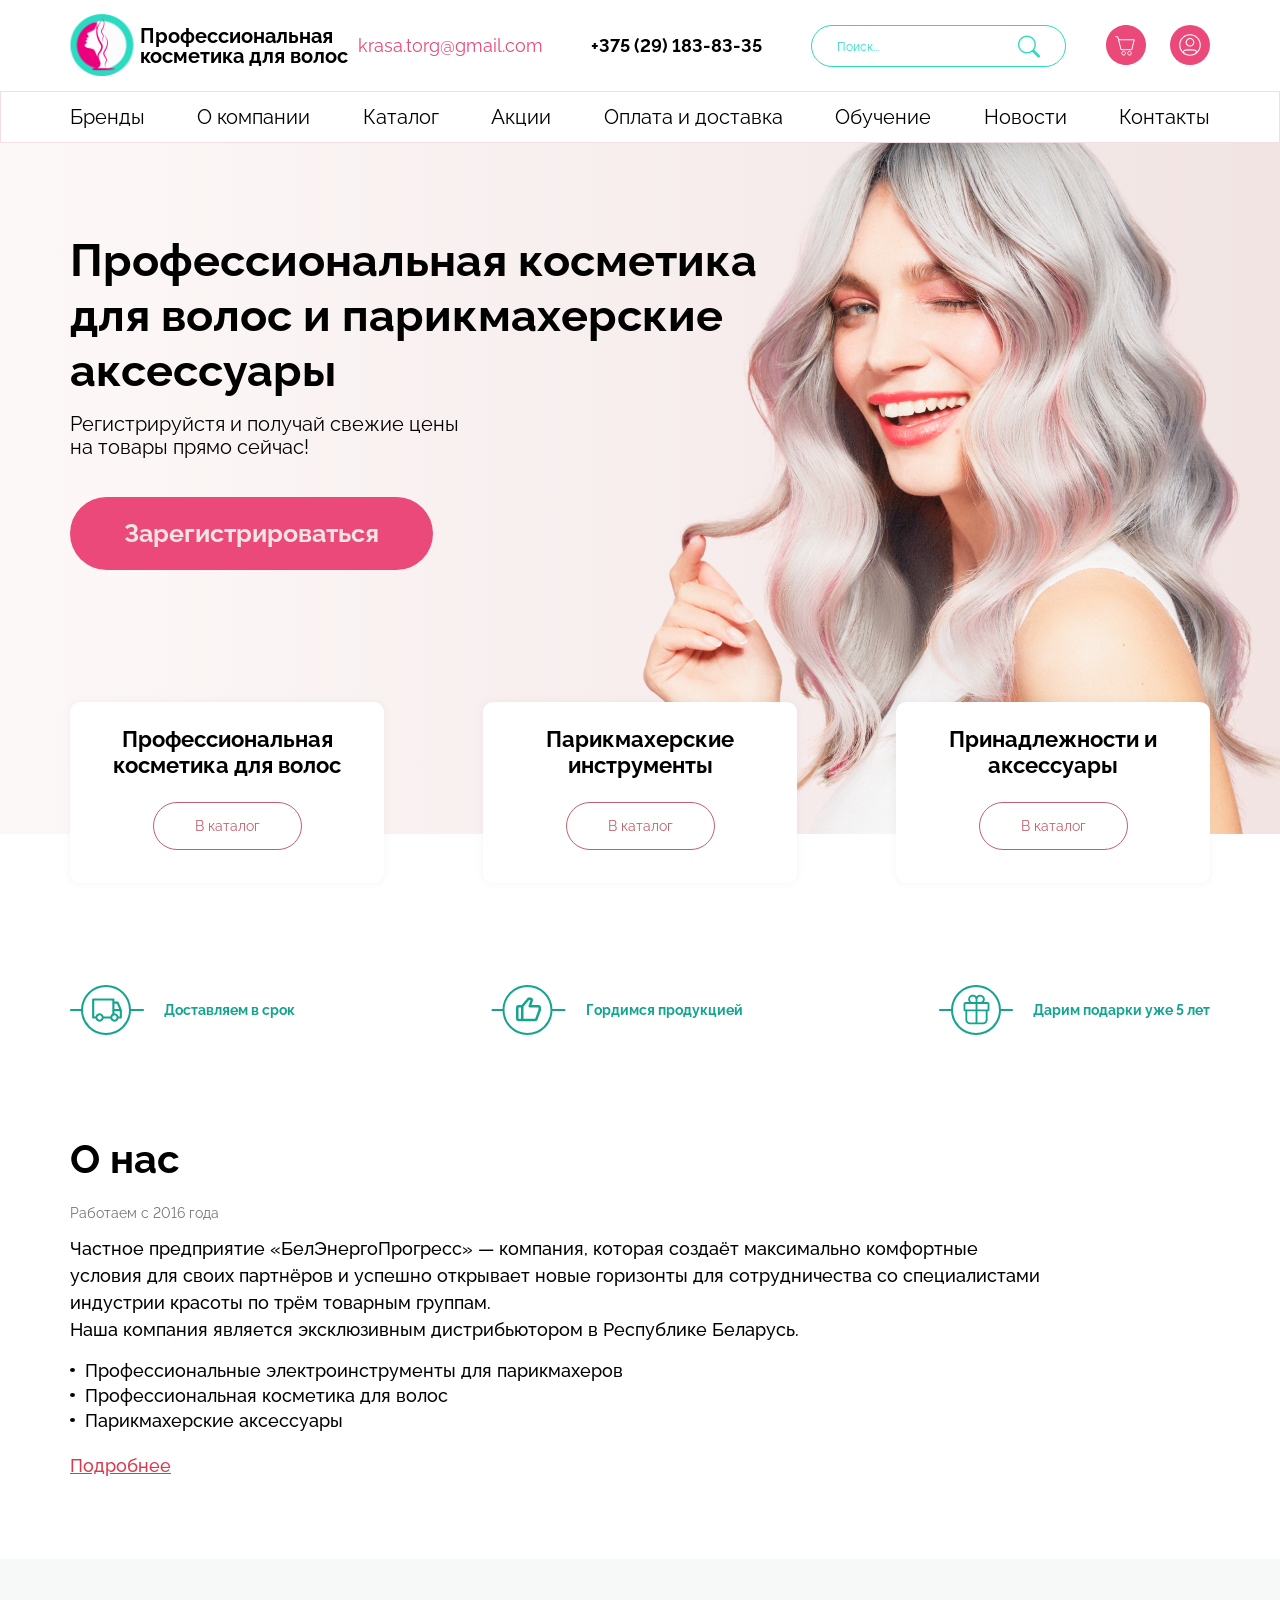
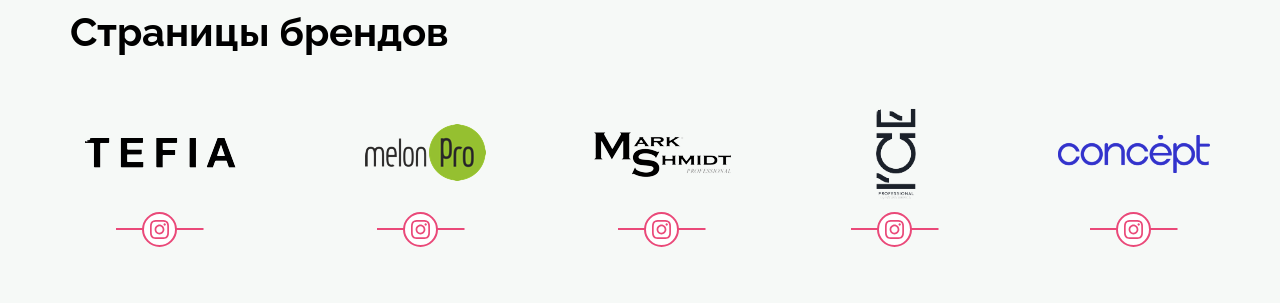
==== index.html @ b5203e06 "Add files via upload" ====
<!DOCTYPE html>
<html lang="ru">
<head>
	<meta charset="UTF-8">
	<meta http-equiv="X-UA-Compatible" content="IE=edge">
	<meta name="viewport" content="width=device-width, initial-scale=1.0">
	<title>Главная</title>
	<link rel="stylesheet" href="css/iconstyle.css">
	<link rel="stylesheet" href="css/style.css">
</head>
<body>
	<div class="wrapper">
		<header class="header">
			<div class="container">
				<div class="header-body">
					<div class="header-box">
						<div class="header__logo">
							<img src="img/svg/logo.svg" alt="логотип" class="logo-picture">
						</div>
						<div class="header__title">
							<h1>Профессиональная<br>косметика для волос</h1>
						</div>
					</div>
					<div class="header__email">
						<a href="mailto:krasa.torg@gmail.com" class="email">krasa.torg@gmail.com</a>
					</div>
					<div class="header__phone">
						<a href="tel:+375(29)183-83-35" class="phone number">+375 (29) 183-83-35</a>
					</div>
					<div class="header-item__flex">
						<div class="header__search">
							<form action="#" class="search-header">
								<button type="submit " class="search-header__button icon-search"></button>
								<input type="text" placeholder="Поиск..." class="search-header__input">
							</form>
						</div>
						<div class="header__basket">
							<a href="#" class="basket-link"><img src="img/svg/basket.svg" alt="корзина" class="basket-picture"></a>
						</div>
						<div class="header__profile">
							<a href="#" class="profile-link"><img src="img/svg/profile.svg" alt="профиль" class="profile"></a>
						</div>
						<div class="burger">
							<div class="menu__icon">
								<span></span>
							</div>
						</div>
					</div>
				</div>
			</div>
		</header>
		<nav class="header-menu">
			<div class="container">
				<ul class="menu-list">
					<li><a class="menu-link" href="#">Бренды</a></li>
					<li><a class="menu-link" href="#">О компании</a></li>
					<li><a class="menu-link" href="#">Каталог</a></li>
					<li><a class="menu-link" href="#">Акции</a></li>
					<li><a class="menu-link" href="#">Оплата и доставка</a></li>
					<li><a class="menu-link" href="#">Обучение</a></li>
					<li><a class="menu-link" href="#">Новости</a></li>
					<li><a class="menu-link" href="#">Контакты</a></li>
				</ul>
			</div>
		</nav>
		<main class="main">
			<div class="main__banner">
				<div class="container">
					<div class="main__banner-body">
						<div class="main__banner-image">
						</div>
						<div class="main__banner-title">
							<h2>Профессиональная косметика<br>для волос и парикмахерские<br>аксессуары</h2>
						</div>
						<div class="main__banner-text">
							<p class="banner-text">Регистрируйстя и получай свежие цены<br>на товары прямо сейчас!</p>
						</div>
						<div class="main-banner-button">
							<a href="#" class="main-button button">Зарегистрироваться</a>
						</div>
					</div>
					<div class="main__banner-catalog">
						<div class="catalog-item">
							<div class="catalog-title"><span>Профессиональная косметика для волос</span></div>
							<div class="catalog-link">
								<a href="#" class="link-catalog">В каталог</a>
							</div>
						</div>
						<div class="catalog-item">
							<div class="catalog-title"><span>Парикмахерские инструменты</span></div>
							<div class="catalog-link">
								<a href="#" class="link-catalog">В каталог</a>
							</div>
						</div>
						<div class="catalog-item">
							<div class="catalog-title"><span>Принадлежности и аксессуары</span></div>
							<div class="catalog-link">
								<a href="#" class="link-catalog">В каталог</a>
							</div>
						</div>
					</div>
				</div>
			</div>
			<div class="main-content">
				<div class="container">
					<div class="main-content__row">
						<div class="main-conent__item">
							<img src="img/svg/car.svg" alt="car" class="main-content__item-image">
							<div class="main-content__item-text">
								<p>Доставляем в срок</p>
							</div>
						</div>
						<div class="main-conent__item">
							<img src="img/svg/like.svg" alt="like" class="main-content__item-image">
							<div class="main-content__item-text">
								<p>Гордимся продукцией</p>
							</div>
						</div>
						<div class="main-conent__item">
							<img src="img/svg/present.svg" alt="present" class="main-content__item-image">
							<div class="main-content__item-text number">
								<p>Дарим подарки уже 5 лет</p>
							</div>
						</div>
					</div>
				</div>
			</div>
			<div class="main-about">
				<div class="container">
					<div class="main-about__title">
						О нас
					</div>
					<div class="main-about__sub-title number">
						Работаем с 2016 года
					</div>
					<div class="main-about__text">
						Частное предприятие «БелЭнергоПрогресс» — компания, которая создаёт максимально комфортные условия для своих партнёров и успешно открывает новые горизонты для сотрудничества со специалистами индустрии красоты по трём товарным группам.
						<br>Наша компания является эксклюзивным дистрибьютором в Республике Беларусь.
					</div>
					<div class="main-about__list">
						<ul class="list-main-about">
							<li class="link-main-about">Профессиональные электроинструменты для парикмахеров</li>
							<li class="link-main-about">Профессиональная косметика для волос</li>
							<li class="link-main-about">Парикмахерские аксессуары</li>
						</ul>
					</div>
					<div class="main-about-link">
						<a href="#" class="main-about__link">Подробнее</a>
					</div>
				</div>
			</div>
			<div class="main-brand">
				<div class="container">
					<div class="main-brand__title">
						Страницы брендов
					</div>
					<div class="main-brand__row">
						<div class="main-brand__logo">
							<div class="logo-brand"><img src="img/svg/tefia).svg" alt="tefia"></div>
							<div class="logo-brand"><img src="img/svg/melonPro.svg" alt="melon"></div>
							<div class="logo-brand"><img src="img/svg/mark.svg" alt="mark"></div>
							<div class="logo-brand"><img src="img/svg/ice).svg" alt="ice"></div>
							<div class="logo-brand"><img src="img/svg/concept.svg" alt="concept"></div>
						</div>
						<div class="main-brand__inst">
							<a href="" class="main-brand__link a"><img class="brand-inst" src="img/svg/inst.svg" alt="inst"></a>
							<a href="" class="main-brand__link b"><img class="brand-inst" src="img/svg/inst.svg" alt="inst"></a>
							<a href="" class="main-brand__link c"><img class="brand-inst"src="img/svg/inst.svg" alt="inst"></a>
							<a href="" class="main-brand__link d"><img class="brand-inst" src="img/svg/inst.svg" alt="inst"></a>
							<a href="" class="main-brand__link e"><img class="brand-inst" src="img/svg/inst.svg" alt="inst"></a>
						</div>
					</div>
				</div>
			</div>
		</main>
	</div>
</body>
</html>
---- css/iconstyle.css ----
@font-face {
  font-family: 'search';
  src:  url('../fonts/search.eot?xqmxyp');
  src:  url('../fonts/search.eot?xqmxyp#iefix') format('embedded-opentype'),
    url('../fonts/search.ttf?xqmxyp') format('truetype'),
    url('../fonts/search.woff?xqmxyp') format('woff'),
    url('../fonts/search.svg?xqmxyp#search') format('svg');
  font-weight: normal;
  font-style: normal;
  font-display: block;
}

[class^="icon-"]::before, [class*=" icon-"]::before {
  /* use !important to prevent issues with browser extensions that change fonts */
  font-family: 'search' !important;
  speak: never;
  font-style: normal;
  font-weight: normal;
  font-variant: normal;
  text-transform: none;
  line-height: 1;

  /* Better Font Rendering =========== */
  -webkit-font-smoothing: antialiased;
  -moz-osx-font-smoothing: grayscale;
}

.icon-search:before {
  content: "\e900";
  color: #2bdac1;
  font-size: 22px;
}
---- css/style.css ----
@charset "UTF-8";
/*Обнуление*/
@import url("https://fonts.googleapis.com/css2?family=Raleway:wght@400;500;700&display=swap");
* {
  margin: 0;
  padding: 0;
  border: 0;
}

*, *:before, *:after {
  -moz-box-sizing: border-box;
  -webkit-box-sizing: border-box;
}

:focus, :active {
  outline: none;
}

a:focus, a:active {
  outline: none;
}

nav, footer, header, aside {
  display: block;
}

html, body {
  height: 100%;
  width: 100%;
  font-size: 100%;
  line-height: 1;
  font-size: 14px;
  -ms-text-size-adjust: 100%;
  -moz-text-size-adjust: 100%;
  -webkit-text-size-adjust: 100%;
}

input, button, textarea {
  font-family: inherit;
}

input::-ms-clear {
  display: none;
}

button {
  cursor: pointer;
}

button::-moz-focus-inner {
  padding: 0;
  border: 0;
}

a, a:visited {
  text-decoration: none;
}

a:hover {
  -webkit-text-decoration: 0;
          text-decoration: 0;
}

ul li {
  list-style: none;
}

img {
  vertical-align: top;
}

h1, h2, h3, h4, h5, h6 {
  font-size: inherit;
  font-weight: 400;
}

/*--------------------------------------------*/
.number {
  -moz-font-feature-settings: 'lnum=1';
  -ms-font-feature-settings: 'lnum';
  -webkit-font-feature-settings: 'lnum';
  -o-font-feature-settings: 'lnum';
}

body {
  font-family: "Raleway";
}

.wrapper {
  min-height: 100%;
  overflow: hidden;
}

.container {
  max-width: 1170px;
  margin: 0 auto;
  padding: 0 15px;
}

.header-body {
  display: -webkit-box;
  display: -ms-flexbox;
  display: flex;
  -webkit-box-align: center;
      -ms-flex-align: center;
          align-items: center;
  height: 65px;
  margin: 13px 0;
}

.header-box {
  display: -webkit-box;
  display: -ms-flexbox;
  display: flex;
  -webkit-box-flex: 1;
      -ms-flex: 1 1 auto;
          flex: 1 1 auto;
  -webkit-box-align: center;
      -ms-flex-align: center;
          align-items: center;
  margin: 0 5px 0 0;
}

.header__logo {
  margin: 0 6px 0 0;
}

.logo-picture {
  width: 64px;
  height: 63px;
}

h1 {
  font-size: 20px;
  font-weight: 700;
}

.header__email {
  margin: 0 48px 0 0;
}

.email {
  font-size: 18px;
  color: #EA4979;
}

.header__phone {
  margin: 0 49px 0 0;
}

.phone {
  font-size: 18px;
  color: black;
  font-weight: 700;
  font-variant-numeric: lining-nums;
  -webkit-font-feature-settings: 'lnum';
          font-feature-settings: 'lnum';
}

.header-item__flex {
  display: -webkit-box;
  display: -ms-flexbox;
  display: flex;
}

.header__search {
  margin: 0 40px 0 0;
}

.search-header {
  border-radius: 36px;
  border: 1px #2BDAC1 solid;
  position: relative;
}

.search-header__button {
  position: absolute;
  background-color: transparent;
  top: 9px;
  right: 25px;
}

.search-header__input {
  padding: 11px 0 11px 25px;
  border-radius: 36px;
  background-color: transparent;
  width: 253px;
  height: 40px;
  color: #2BDAC1;
}

::-webkit-input-placeholder {
  color: #2BDAC1;
  font-size: 12px;
}

:-ms-input-placeholder {
  color: #2BDAC1;
  font-size: 12px;
}

::-ms-input-placeholder {
  color: #2BDAC1;
  font-size: 12px;
}

::placeholder {
  color: #2BDAC1;
  font-size: 12px;
}

.header__basket {
  margin: 0 24px 0 0;
}

@media (max-width: 1169px) {
  .header__phone {
    display: none;
  }
  .container {
    padding: 0 15px;
  }
}

@media (max-width: 1000px) {
  .catalog-item {
    max-width: 250px;
  }
}

@media (max-width: 969px) {
  .header__email {
    display: none;
  }
  .main__banner-title h2 {
    font-size: 40px;
  }
  .search-header__input {
    padding: 11px 0 11px 25px;
    border-radius: 20px;
    background-color: transparent;
    color: #2BDAC1;
    width: 35px;
    height: 35px;
  }
  .search-header__button {
    position: absolute;
    background-color: transparent;
    top: 10px;
    left: 10px;
  }
  .icon-search:before {
    content: "\e900";
    color: #2bdac1;
    font-size: 14px;
  }
  ::-webkit-input-placeholder {
    color: #2BDAC1;
    font-size: 12px;
    opacity: 0;
  }
  :-ms-input-placeholder {
    color: #2BDAC1;
    font-size: 12px;
    opacity: 0;
  }
  ::-ms-input-placeholder {
    color: #2BDAC1;
    font-size: 12px;
    opacity: 0;
  }
  ::placeholder {
    color: #2BDAC1;
    font-size: 12px;
    opacity: 0;
  }
  .header__basket, .header__profile, .header__search {
    margin: 0;
  }
  .header-item__flex {
    -webkit-box-pack: justify;
        -ms-flex-pack: justify;
            justify-content: space-between;
    -webkit-box-flex: 0;
        -ms-flex: 0 0 187px;
            flex: 0 0 187px;
  }
  .burger {
    width: 35px;
    height: 35px;
    border-radius: 37px;
    background-color: #EA4979;
    display: -webkit-box;
    display: -ms-flexbox;
    display: flex;
    -webkit-box-pack: center;
        -ms-flex-pack: center;
            justify-content: center;
    -webkit-box-align: center;
        -ms-flex-align: center;
            align-items: center;
  }
  .menu__icon {
    z-index: 1;
    display: block;
    width: 14px;
    height: 10px;
    position: relative;
    cursor: pointer;
    -webkit-transition: all 0.8s ease 0;
    transition: all 0.8s ease 0;
  }
  .menu__icon::before {
    content: "";
    width: 50%;
    height: 10%;
    position: absolute;
    background-color: white;
  }
  .menu__icon span,
  .menu__icon::after {
    content: "";
    width: 100%;
    height: 10%;
    position: absolute;
    background-color: white;
  }
  .menu__icon span {
    top: 50%;
    -webkit-transform: scale(1) translate(0, -50%);
            transform: scale(1) translate(0, -50%);
    color: black;
  }
  .menu__icon::before {
    top: 0;
    right: 0;
  }
  .menu__icon::after {
    bottom: 0;
  }
  .menu__icon._active span {
    -webkit-transform: scale(0) translate(0, 0);
            transform: scale(0) translate(0, 0);
  }
  .menu__icon._active::before {
    top: 50%;
    -webkit-transform: rotate(-45deg) translate(0, -50%);
            transform: rotate(-45deg) translate(0, -50%);
  }
  .menu__icon._active::after {
    bottom: 50%;
    -webkit-transform: rotate(45deg) translate(0, 50%);
            transform: rotate(45deg) translate(0, 50%);
  }
  .header {
    height: 64px;
  }
  .header__title {
    display: none;
  }
  .logo-picture {
    width: 47px;
    height: 47px;
  }
  .basket-link img {
    width: 35px;
    height: 35px;
  }
  .profile-link img {
    width: 35px;
    height: 35px;
  }
  .header-body {
    margin: 0;
  }
  .header-menu {
    display: none;
  }
}

@media (max-width: 800px) {
  .catalog-title span {
    font-size: 18px;
    font-weight: 700;
    text-align: center;
    padding: 24px 0 37px 0;
    line-height: 18px;
  }
  .catalog-link a {
    width: 93px;
    height: 31px;
    border-radius: 50px;
    text-align: center;
    padding: 8px 19px;
    line-height: 23px;
  }
  .catalog-item {
    max-width: 200px;
  }
}

.header-menu {
  width: 100%;
  border: 1px solid rgba(195, 95, 108, 0.2);
  padding: 15px 0;
}

.menu-list {
  display: -webkit-box;
  display: -ms-flexbox;
  display: flex;
  -webkit-box-pack: justify;
      -ms-flex-pack: justify;
          justify-content: space-between;
}

.menu-link {
  font-size: 20px;
  color: black;
}

.main__banner {
  width: 100%;
  height: 691px;
  background: -webkit-gradient(linear, left top, right top, from(#FDF8F8), to(#F1E4E3));
  background: linear-gradient(90deg, #FDF8F8, #F1E4E3);
  margin: 0 0 151px 0;
}

.main__banner-body {
  position: relative;
}

.main__banner-image {
  background: url("../img/girl.png");
  height: 691px;
  width: 675px;
  position: absolute;
  top: 0;
  right: -105px;
}

.main__banner-title {
  padding: 90px 0 15px 0;
  position: relative;
  z-index: 1;
}

h2 {
  font-weight: 700;
  font-size: 45px;
  line-height: 55px;
}

.main__banner-text {
  padding: 0 0 38px 0;
  position: relative;
  z-index: 1;
}

.banner-text {
  font-size: 20px;
  line-height: 23px;
}

.button {
  display: inline-block;
  background-color: #EA4979;
  padding: 22px 54px;
  color: #F1E4E3;
  font-weight: 700;
  border-radius: 54px;
  font-size: 25px;
  margin: 0 0 132px 0;
  line-height: 29px;
  position: relative;
  z-index: 1;
}

.main__banner-catalog {
  display: -webkit-box;
  display: -ms-flexbox;
  display: flex;
  position: relative;
  z-index: 1;
  -webkit-box-pack: justify;
      -ms-flex-pack: justify;
          justify-content: space-between;
}

.catalog-item {
  width: 314px;
  background-color: white;
  border-radius: 10px;
  -webkit-box-shadow: 0 0 10px rgba(0, 0, 0, 0.05);
          box-shadow: 0 0 10px rgba(0, 0, 0, 0.05);
}

.catalog-title {
  font-size: 22px;
  font-weight: 700;
  text-align: center;
  padding: 24px 0 37px 0;
  line-height: 26px;
}

.catalog-link {
  text-align: center;
  padding: 0 0 45px 0;
}

.link-catalog {
  color: #C35F6C;
  width: 173px;
  border: 1px solid #C35F6C;
  border-radius: 50px;
  text-align: center;
  padding: 15px 41px;
  line-height: 23px;
}

.main-content {
  margin: 0 0 100px 0;
}

.main-content__row {
  display: -webkit-box;
  display: -ms-flexbox;
  display: flex;
  -webkit-box-pack: justify;
      -ms-flex-pack: justify;
          justify-content: space-between;
}

.main-conent__item {
  display: -webkit-box;
  display: -ms-flexbox;
  display: flex;
  -webkit-box-align: center;
      -ms-flex-align: center;
          align-items: center;
}

.main-content__item-image {
  margin: 0 20px 0 0;
}

.main-content__item-text {
  font-style: 20px;
  font-weight: 700;
  line-height: 23px;
  color: #15A490;
}

.main-about__title {
  font-size: 40px;
  font-weight: 700;
  line-height: 47px;
  margin: 0 0 21px 0;
}

.main-about__sub-title {
  color: #757575;
  font-size: 14px;
  line-height: 21px;
  margin: 0 0 11px 0;
}

.main-about__text {
  font-size: 18px;
  line-height: 27px;
  font-weight: 500;
  max-width: 970px;
  margin: 0 0 15px 0;
}

.main-about__list {
  margin: 0 0 20px 0;
}

.link-main-about {
  font-size: 18px;
  line-height: 25px;
  font-weight: 500;
}

.link-main-about::before {
  content: '';
  width: 5px;
  height: 4px;
  border-radius: 50%;
  background-color: black;
  display: inline-block;
  margin: 0 10px 0 0;
  position: relative;
  bottom: 5px;
}

.main-about-link {
  margin: 0 0 81px 0;
}

.main-about__link {
  font-size: 18px;
  line-height: 25px;
  text-decoration: underline;
  color: #DA394E;
  font-weight: 500;
}

.main-brand {
  background-color: rgba(246, 249, 247, 0.99);
  min-height: 344px;
}

.main-brand__title {
  font-size: 40px;
  line-height: 47px;
  font-weight: 700;
  padding: 49px 0 41px 0;
}

.main-brand__logo {
  display: -webkit-box;
  display: -ms-flexbox;
  display: flex;
  -webkit-box-pack: justify;
      -ms-flex-pack: justify;
          justify-content: space-between;
  -webkit-box-align: center;
      -ms-flex-align: center;
          align-items: center;
}

.main-brand__inst {
  display: -webkit-box;
  display: -ms-flexbox;
  display: flex;
  -webkit-box-pack: justify;
      -ms-flex-pack: justify;
          justify-content: space-between;
}

.brand-link {
  display: inline-block;
}

.a {
  width: 180px;
  text-align: center;
}

.b {
  width: 134px;
  text-align: center;
}

.c {
  width: 140px;
  text-align: center;
}

.d {
  width: 118px;
  text-align: center;
}

.e {
  width: 152px;
  text-align: center;
}
/*# sourceMappingURL=style.css.map */
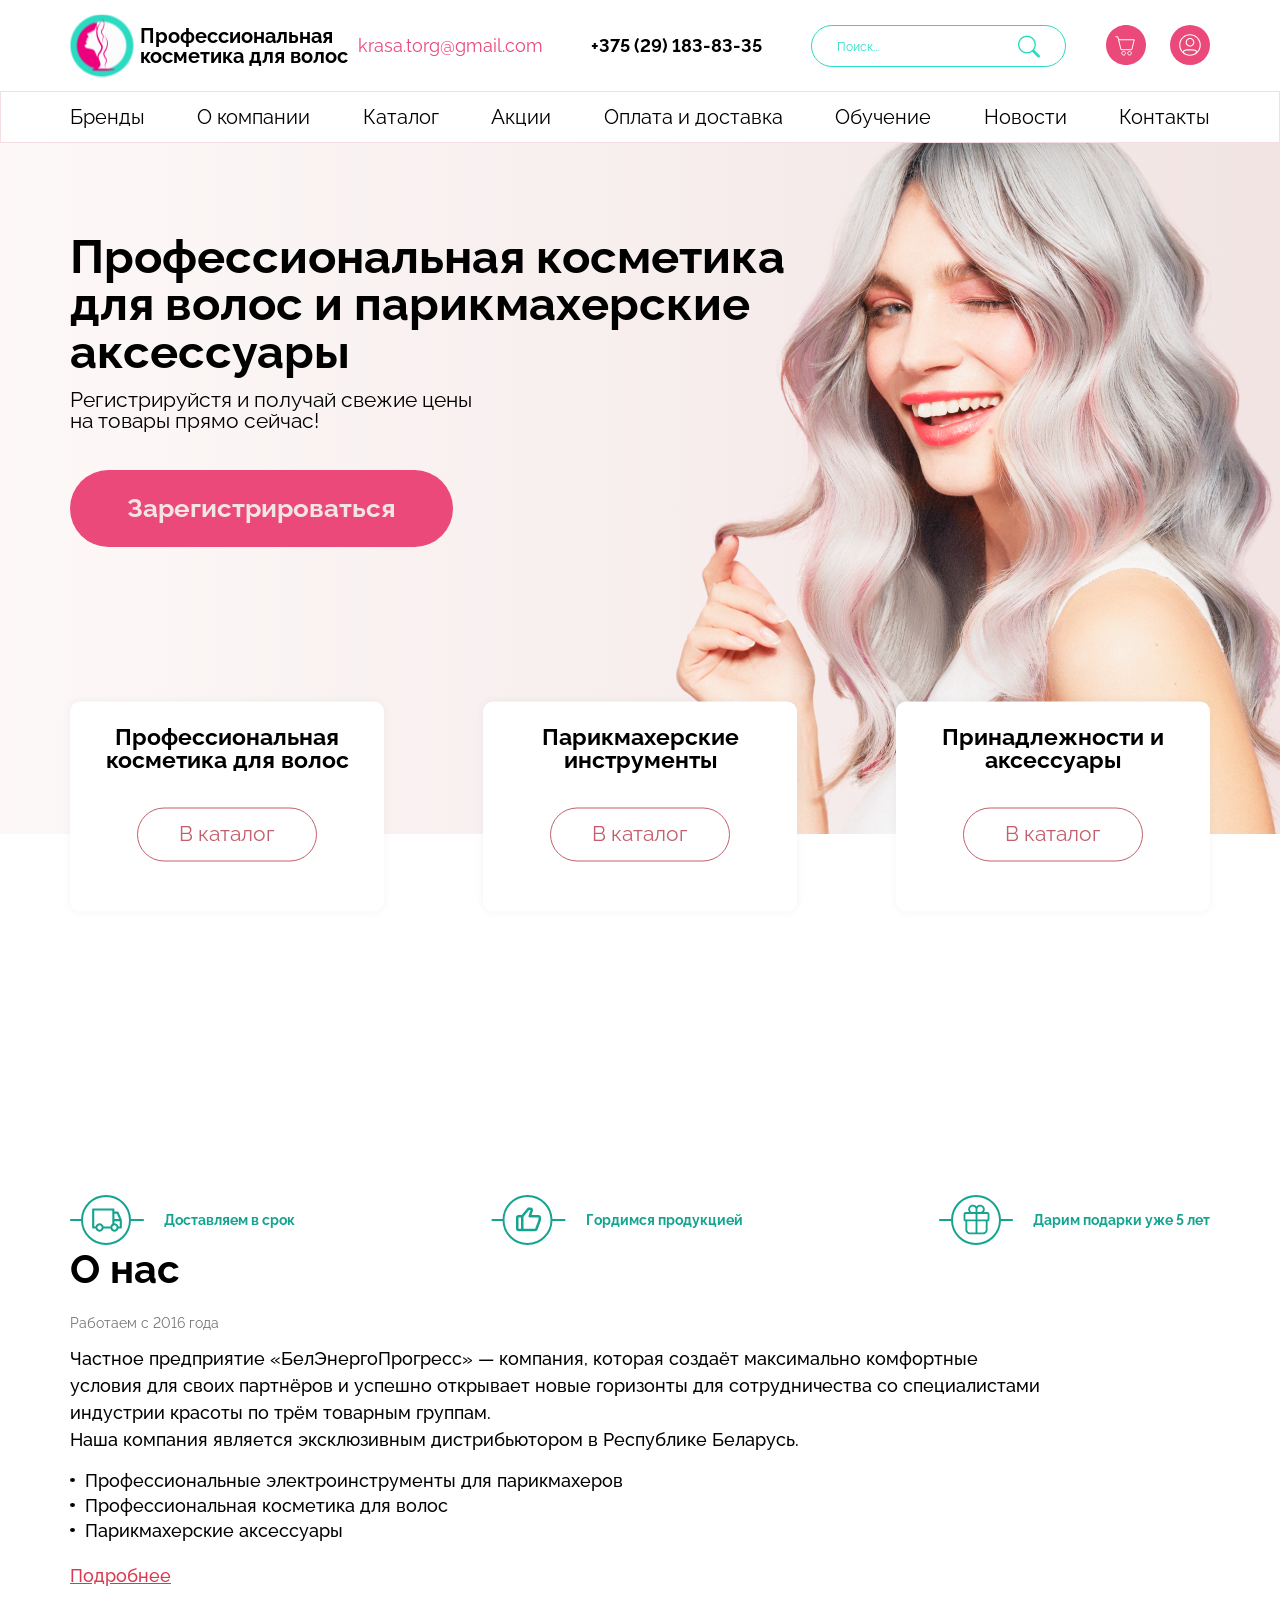
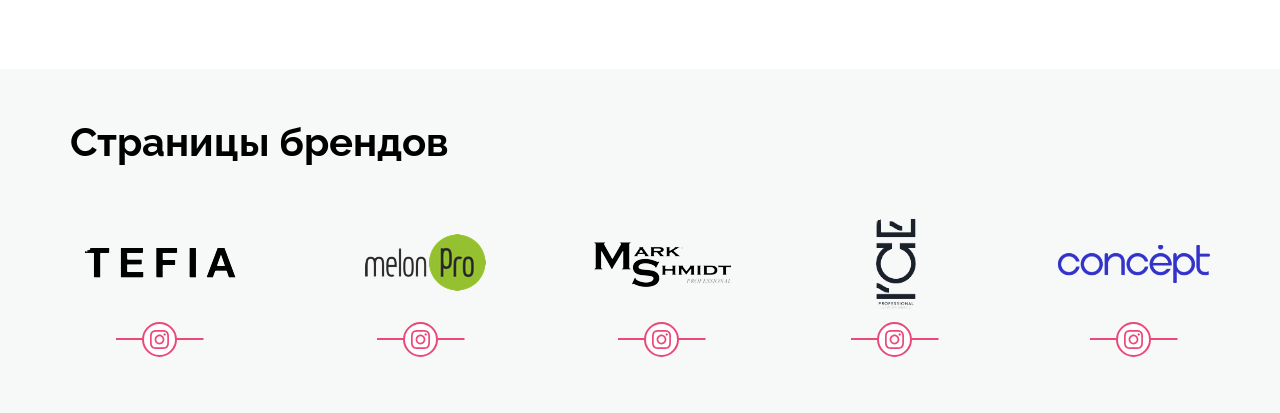
==== commit c8a16ecc: "Add files via upload" ====
--- a/index.html
+++ b/index.html
@@ -79,11 +79,15 @@
 							<a href="#" class="main-button button">Зарегистрироваться</a>
 						</div>
 					</div>
+				</div>
+			</div>
+			<div class="main-content">
+				<div class="container">
 					<div class="main__banner-catalog">
 						<div class="catalog-item">
 							<div class="catalog-title"><span>Профессиональная косметика для волос</span></div>
-							<div class="catalog-link">
-								<a href="#" class="link-catalog">В каталог</a>
+									<div class="catalog-link">
+										<a href="#" class="link-catalog">В каталог</a>
 							</div>
 						</div>
 						<div class="catalog-item">
@@ -99,10 +103,6 @@
 							</div>
 						</div>
 					</div>
-				</div>
-			</div>
-			<div class="main-content">
-				<div class="container">
 					<div class="main-content__row">
 						<div class="main-conent__item">
 							<img src="img/svg/car.svg" alt="car" class="main-content__item-image">
--- a/css/style.css
+++ b/css/style.css
@@ -121,13 +121,10 @@
   margin: 0 5px 0 0;
 }
 
-.header__logo {
+.header__logo img {
   margin: 0 6px 0 0;
-}
-
-.logo-picture {
   width: 64px;
-  height: 63px;
+  height: 64px;
 }
 
 h1 {
@@ -217,23 +214,11 @@
   .header__phone {
     display: none;
   }
-  .container {
-    padding: 0 15px;
-  }
-}
-
-@media (max-width: 1000px) {
-  .catalog-item {
-    max-width: 250px;
-  }
 }
 
 @media (max-width: 969px) {
   .header__email {
     display: none;
-  }
-  .main__banner-title h2 {
-    font-size: 40px;
   }
   .search-header__input {
     padding: 11px 0 11px 25px;
@@ -358,7 +343,7 @@
   .header__title {
     display: none;
   }
-  .logo-picture {
+  .header__logo img {
     width: 47px;
     height: 47px;
   }
@@ -375,27 +360,6 @@
   }
   .header-menu {
     display: none;
-  }
-}
-
-@media (max-width: 800px) {
-  .catalog-title span {
-    font-size: 18px;
-    font-weight: 700;
-    text-align: center;
-    padding: 24px 0 37px 0;
-    line-height: 18px;
-  }
-  .catalog-link a {
-    width: 93px;
-    height: 31px;
-    border-radius: 50px;
-    text-align: center;
-    padding: 8px 19px;
-    line-height: 23px;
-  }
-  .catalog-item {
-    max-width: 200px;
   }
 }
 
@@ -420,24 +384,39 @@
 }
 
 .main__banner {
-  width: 100%;
   height: 691px;
+  max-height: 691px;
   background: -webkit-gradient(linear, left top, right top, from(#FDF8F8), to(#F1E4E3));
   background: linear-gradient(90deg, #FDF8F8, #F1E4E3);
   margin: 0 0 151px 0;
-}
-
-.main__banner-body {
   position: relative;
 }
 
 .main__banner-image {
-  background: url("../img/girl.png");
+  background: url("../img/girl.png") no-repeat;
   height: 691px;
-  width: 675px;
+  max-height: 691px;
   position: absolute;
   top: 0;
   right: -105px;
+}
+
+@media (max-width: 767px) {
+  .main__banner-image {
+    width: calc(283px + 666.4 * ((100vw - 320px) / 1170));
+  }
+}
+
+@media (min-width: 767px) {
+  .main__banner-image {
+    width: calc(283px + 392 * (100vw / 1170));
+  }
+}
+
+@media (max-width: 767px) {
+  .main__banner-image {
+    right: 0px;
+  }
 }
 
 .main__banner-title {
@@ -448,8 +427,19 @@
 
 h2 {
   font-weight: 700;
-  font-size: 45px;
-  line-height: 55px;
+  line-height: 100%;
+}
+
+@media (max-width: 767px) {
+  h2 {
+    font-size: calc(19px + 44.2 * ((100vw - 320px) / 1170));
+  }
+}
+
+@media (min-width: 767px) {
+  h2 {
+    font-size: calc(19px + 26 * (100vw / 1170));
+  }
 }
 
 .main__banner-text {
@@ -459,68 +449,209 @@
 }
 
 .banner-text {
-  font-size: 20px;
-  line-height: 23px;
+  line-height: 100%;
+}
+
+@media (max-width: 767px) {
+  .banner-text {
+    font-size: calc(12px + 13.6 * ((100vw - 320px) / 1170));
+  }
+}
+
+@media (min-width: 767px) {
+  .banner-text {
+    font-size: calc(12px + 8 * (100vw / 1170));
+  }
 }
 
 .button {
-  display: inline-block;
+  line-height: 100%;
+  text-align: center;
   background-color: #EA4979;
-  padding: 22px 54px;
   color: #F1E4E3;
   font-weight: 700;
   border-radius: 54px;
   font-size: 25px;
-  margin: 0 0 132px 0;
-  line-height: 29px;
   position: relative;
   z-index: 1;
+  display: -webkit-box;
+  display: -ms-flexbox;
+  display: flex;
+  -webkit-box-pack: center;
+      -ms-flex-pack: center;
+          justify-content: center;
+  -webkit-box-align: center;
+      -ms-flex-align: center;
+          align-items: center;
+}
+
+@media (max-width: 767px) {
+  .button {
+    width: calc(173px + 326.4 * ((100vw - 320px) / 1170));
+  }
+}
+
+@media (min-width: 767px) {
+  .button {
+    width: calc(173px + 192 * (100vw / 1170));
+  }
+}
+
+@media (max-width: 767px) {
+  .button {
+    font-size: calc(13px + 20.4 * ((100vw - 320px) / 1170));
+  }
+}
+
+@media (min-width: 767px) {
+  .button {
+    font-size: calc(13px + 12 * (100vw / 1170));
+  }
+}
+
+@media (max-width: 767px) {
+  .button {
+    height: calc(38px + 61.2 * ((100vw - 320px) / 1170));
+  }
+}
+
+@media (min-width: 767px) {
+  .button {
+    height: calc(38px + 36 * (100vw / 1170));
+  }
 }
 
 .main__banner-catalog {
   display: -webkit-box;
   display: -ms-flexbox;
   display: flex;
-  position: relative;
-  z-index: 1;
   -webkit-box-pack: justify;
       -ms-flex-pack: justify;
           justify-content: space-between;
+  position: relative;
+  z-index: 1;
+  -webkit-transform: translate(0, -135%);
+          transform: translate(0, -135%);
 }
 
 .catalog-item {
-  width: 314px;
+  max-width: 314px;
+  height: 210px;
   background-color: white;
-  border-radius: 10px;
   -webkit-box-shadow: 0 0 10px rgba(0, 0, 0, 0.05);
           box-shadow: 0 0 10px rgba(0, 0, 0, 0.05);
+  border-radius: 10px;
+  display: -webkit-box;
+  display: -ms-flexbox;
+  display: flex;
+  -webkit-box-orient: vertical;
+  -webkit-box-direction: normal;
+      -ms-flex-direction: column;
+          flex-direction: column;
+  -webkit-box-align: center;
+      -ms-flex-align: center;
+          align-items: center;
 }
 
 .catalog-title {
-  font-size: 22px;
   font-weight: 700;
   text-align: center;
-  padding: 24px 0 37px 0;
-  line-height: 26px;
+  margin: 24px 0 37px 0;
+  line-height: 100%;
+}
+
+@media (max-width: 767px) {
+  .catalog-title {
+    font-size: calc(15px + 11.9 * ((100vw - 320px) / 1170));
+  }
+}
+
+@media (min-width: 767px) {
+  .catalog-title {
+    font-size: calc(15px + 7 * (100vw / 1170));
+  }
 }
 
 .catalog-link {
-  text-align: center;
-  padding: 0 0 45px 0;
-}
-
-.link-catalog {
-  color: #C35F6C;
-  width: 173px;
   border: 1px solid #C35F6C;
   border-radius: 50px;
   text-align: center;
-  padding: 15px 41px;
-  line-height: 23px;
-}
-
-.main-content {
-  margin: 0 0 100px 0;
+}
+
+@media (max-width: 767px) {
+  .catalog-link {
+    width: calc(93px + 136 * ((100vw - 320px) / 1170));
+  }
+}
+
+@media (min-width: 767px) {
+  .catalog-link {
+    width: calc(93px + 80 * (100vw / 1170));
+  }
+}
+
+@media (max-width: 767px) {
+  .catalog-link {
+    padding-top: calc(8px + 11.9 * ((100vw - 320px) / 1170));
+  }
+}
+
+@media (min-width: 767px) {
+  .catalog-link {
+    padding-top: calc(8px + 7 * (100vw / 1170));
+  }
+}
+
+@media (max-width: 767px) {
+  .catalog-link {
+    padding-bottom: calc(8px + 11.9 * ((100vw - 320px) / 1170));
+  }
+}
+
+@media (min-width: 767px) {
+  .catalog-link {
+    padding-bottom: calc(8px + 7 * (100vw / 1170));
+  }
+}
+
+.link-catalog {
+  color: #C35F6C;
+}
+
+@media (max-width: 767px) {
+  .link-catalog {
+    padding-top: calc(8px + 11.9 * ((100vw - 320px) / 1170));
+  }
+}
+
+@media (min-width: 767px) {
+  .link-catalog {
+    padding-top: calc(8px + 7 * (100vw / 1170));
+  }
+}
+
+@media (max-width: 767px) {
+  .link-catalog {
+    padding-bottom: calc(8px + 11.9 * ((100vw - 320px) / 1170));
+  }
+}
+
+@media (min-width: 767px) {
+  .link-catalog {
+    padding-bottom: calc(8px + 7 * (100vw / 1170));
+  }
+}
+
+@media (max-width: 767px) {
+  .link-catalog {
+    font-size: calc(12px + 13.6 * ((100vw - 320px) / 1170));
+  }
+}
+
+@media (min-width: 767px) {
+  .link-catalog {
+    font-size: calc(12px + 8 * (100vw / 1170));
+  }
 }
 
 .main-content__row {
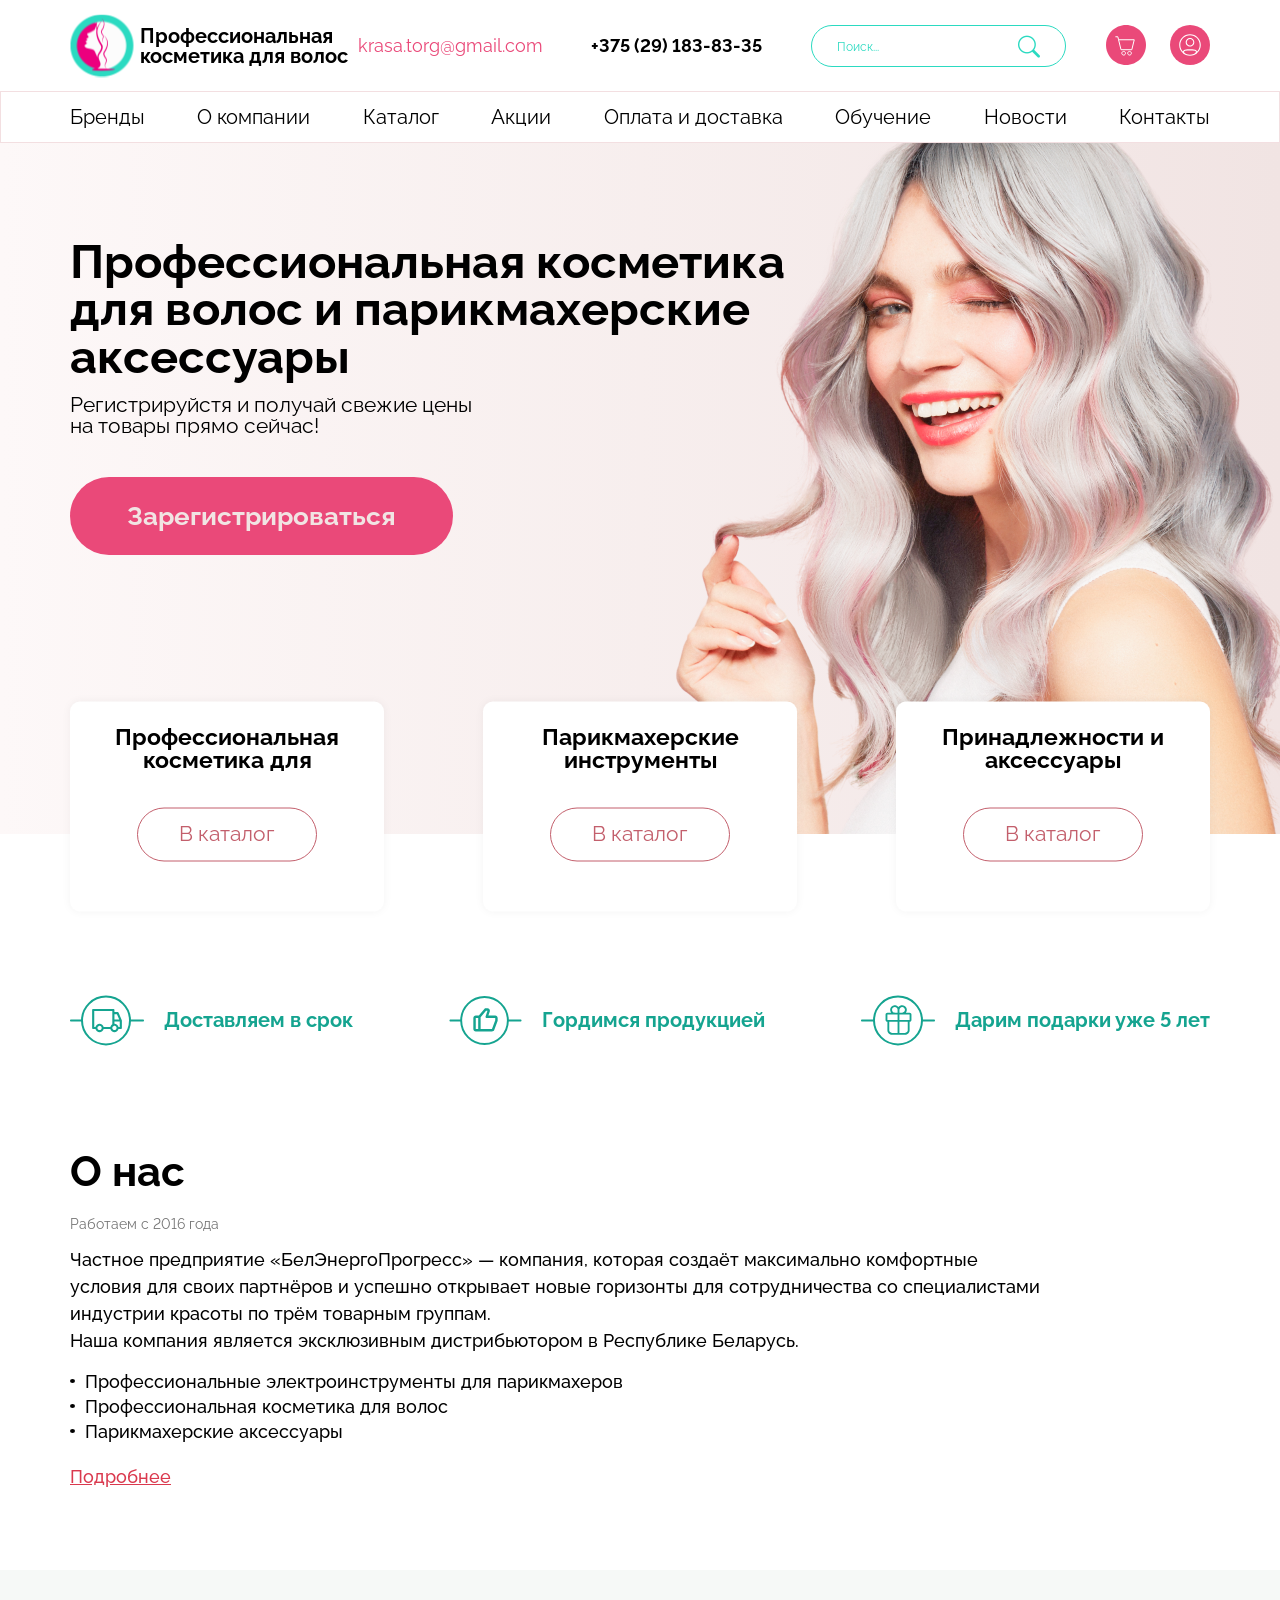
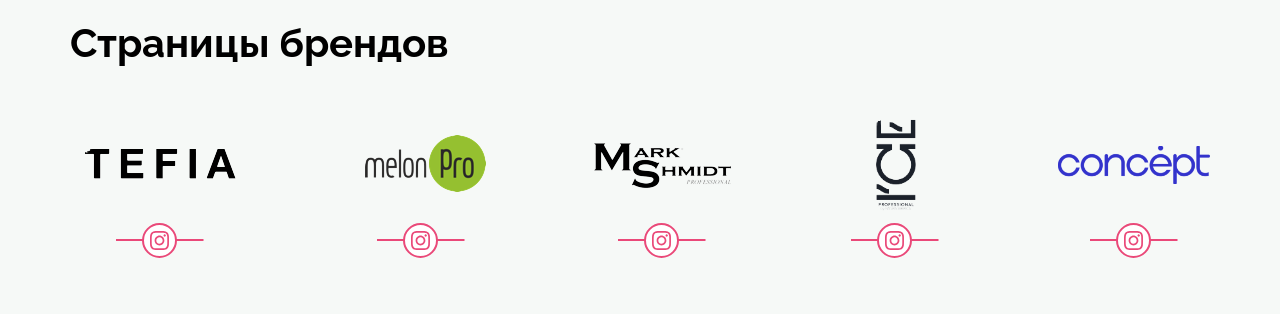
==== commit a4bb9e96: "Add files via upload" ====
--- a/index.html
+++ b/index.html
@@ -85,19 +85,19 @@
 				<div class="container">
 					<div class="main__banner-catalog">
 						<div class="catalog-item">
-							<div class="catalog-title"><span>Профессиональная косметика для волос</span></div>
+							<div class="catalog-title"><span>Профессиональная<br>косметика для</span></div>
 									<div class="catalog-link">
 										<a href="#" class="link-catalog">В каталог</a>
 							</div>
 						</div>
 						<div class="catalog-item">
-							<div class="catalog-title"><span>Парикмахерские инструменты</span></div>
+							<div class="catalog-title"><span>Парикмахерские<br>инструменты</span></div>
 							<div class="catalog-link">
 								<a href="#" class="link-catalog">В каталог</a>
 							</div>
 						</div>
 						<div class="catalog-item">
-							<div class="catalog-title"><span>Принадлежности и аксессуары</span></div>
+							<div class="catalog-title"><span>Принадлежности и<br>аксессуары</span></div>
 							<div class="catalog-link">
 								<a href="#" class="link-catalog">В каталог</a>
 							</div>
--- a/css/style.css
+++ b/css/style.css
@@ -210,159 +210,6 @@
   margin: 0 24px 0 0;
 }
 
-@media (max-width: 1169px) {
-  .header__phone {
-    display: none;
-  }
-}
-
-@media (max-width: 969px) {
-  .header__email {
-    display: none;
-  }
-  .search-header__input {
-    padding: 11px 0 11px 25px;
-    border-radius: 20px;
-    background-color: transparent;
-    color: #2BDAC1;
-    width: 35px;
-    height: 35px;
-  }
-  .search-header__button {
-    position: absolute;
-    background-color: transparent;
-    top: 10px;
-    left: 10px;
-  }
-  .icon-search:before {
-    content: "\e900";
-    color: #2bdac1;
-    font-size: 14px;
-  }
-  ::-webkit-input-placeholder {
-    color: #2BDAC1;
-    font-size: 12px;
-    opacity: 0;
-  }
-  :-ms-input-placeholder {
-    color: #2BDAC1;
-    font-size: 12px;
-    opacity: 0;
-  }
-  ::-ms-input-placeholder {
-    color: #2BDAC1;
-    font-size: 12px;
-    opacity: 0;
-  }
-  ::placeholder {
-    color: #2BDAC1;
-    font-size: 12px;
-    opacity: 0;
-  }
-  .header__basket, .header__profile, .header__search {
-    margin: 0;
-  }
-  .header-item__flex {
-    -webkit-box-pack: justify;
-        -ms-flex-pack: justify;
-            justify-content: space-between;
-    -webkit-box-flex: 0;
-        -ms-flex: 0 0 187px;
-            flex: 0 0 187px;
-  }
-  .burger {
-    width: 35px;
-    height: 35px;
-    border-radius: 37px;
-    background-color: #EA4979;
-    display: -webkit-box;
-    display: -ms-flexbox;
-    display: flex;
-    -webkit-box-pack: center;
-        -ms-flex-pack: center;
-            justify-content: center;
-    -webkit-box-align: center;
-        -ms-flex-align: center;
-            align-items: center;
-  }
-  .menu__icon {
-    z-index: 1;
-    display: block;
-    width: 14px;
-    height: 10px;
-    position: relative;
-    cursor: pointer;
-    -webkit-transition: all 0.8s ease 0;
-    transition: all 0.8s ease 0;
-  }
-  .menu__icon::before {
-    content: "";
-    width: 50%;
-    height: 10%;
-    position: absolute;
-    background-color: white;
-  }
-  .menu__icon span,
-  .menu__icon::after {
-    content: "";
-    width: 100%;
-    height: 10%;
-    position: absolute;
-    background-color: white;
-  }
-  .menu__icon span {
-    top: 50%;
-    -webkit-transform: scale(1) translate(0, -50%);
-            transform: scale(1) translate(0, -50%);
-    color: black;
-  }
-  .menu__icon::before {
-    top: 0;
-    right: 0;
-  }
-  .menu__icon::after {
-    bottom: 0;
-  }
-  .menu__icon._active span {
-    -webkit-transform: scale(0) translate(0, 0);
-            transform: scale(0) translate(0, 0);
-  }
-  .menu__icon._active::before {
-    top: 50%;
-    -webkit-transform: rotate(-45deg) translate(0, -50%);
-            transform: rotate(-45deg) translate(0, -50%);
-  }
-  .menu__icon._active::after {
-    bottom: 50%;
-    -webkit-transform: rotate(45deg) translate(0, 50%);
-            transform: rotate(45deg) translate(0, 50%);
-  }
-  .header {
-    height: 64px;
-  }
-  .header__title {
-    display: none;
-  }
-  .header__logo img {
-    width: 47px;
-    height: 47px;
-  }
-  .basket-link img {
-    width: 35px;
-    height: 35px;
-  }
-  .profile-link img {
-    width: 35px;
-    height: 35px;
-  }
-  .header-body {
-    margin: 0;
-  }
-  .header-menu {
-    display: none;
-  }
-}
-
 .header-menu {
   width: 100%;
   border: 1px solid rgba(195, 95, 108, 0.2);
@@ -420,9 +267,32 @@
 }
 
 .main__banner-title {
-  padding: 90px 0 15px 0;
   position: relative;
   z-index: 1;
+}
+
+@media (max-width: 767px) {
+  .main__banner-title {
+    padding-top: calc(39px + 86.7 * ((100vw - 320px) / 1170));
+  }
+}
+
+@media (min-width: 767px) {
+  .main__banner-title {
+    padding-top: calc(39px + 51 * (100vw / 1170));
+  }
+}
+
+@media (max-width: 767px) {
+  .main__banner-title {
+    padding-bottom: calc(18px + -5.1 * ((100vw - 320px) / 1170));
+  }
+}
+
+@media (min-width: 767px) {
+  .main__banner-title {
+    padding-bottom: calc(18px + -3 * (100vw / 1170));
+  }
 }
 
 h2 {
@@ -443,9 +313,20 @@
 }
 
 .main__banner-text {
-  padding: 0 0 38px 0;
   position: relative;
   z-index: 1;
+}
+
+@media (max-width: 767px) {
+  .main__banner-text {
+    margin-bottom: calc(18px + 35.7 * ((100vw - 320px) / 1170));
+  }
+}
+
+@media (min-width: 767px) {
+  .main__banner-text {
+    margin-bottom: calc(18px + 21 * (100vw / 1170));
+  }
 }
 
 .banner-text {
@@ -487,6 +368,18 @@
 
 @media (max-width: 767px) {
   .button {
+    margin-bottom: calc(84px + -78.2 * ((100vw - 320px) / 1170));
+  }
+}
+
+@media (min-width: 767px) {
+  .button {
+    margin-bottom: calc(84px + -46 * (100vw / 1170));
+  }
+}
+
+@media (max-width: 767px) {
+  .button {
     width: calc(173px + 326.4 * ((100vw - 320px) / 1170));
   }
 }
@@ -534,8 +427,20 @@
           transform: translate(0, -135%);
 }
 
+@media (max-width: 767px) {
+  .main__banner-catalog {
+    margin-bottom: calc(50px + 51 * ((100vw - 320px) / 1170));
+  }
+}
+
+@media (min-width: 767px) {
+  .main__banner-catalog {
+    margin-bottom: calc(50px + 30 * (100vw / 1170));
+  }
+}
+
 .catalog-item {
-  max-width: 314px;
+  width: 314px;
   height: 210px;
   background-color: white;
   -webkit-box-shadow: 0 0 10px rgba(0, 0, 0, 0.05);
@@ -551,6 +456,11 @@
   -webkit-box-align: center;
       -ms-flex-align: center;
           align-items: center;
+  margin: 0 10px 0 0;
+}
+
+.catalog-item:last-child {
+  margin: 0;
 }
 
 .catalog-title {
@@ -654,7 +564,20 @@
   }
 }
 
+@media (max-width: 767px) {
+  .main-content {
+    margin-bottom: calc(50px + 85 * ((100vw - 320px) / 1170));
+  }
+}
+
+@media (min-width: 767px) {
+  .main-content {
+    margin-bottom: calc(50px + 50 * (100vw / 1170));
+  }
+}
+
 .main-content__row {
+  margin: -283px 0 0 0;
   display: -webkit-box;
   display: -ms-flexbox;
   display: flex;
@@ -676,18 +599,64 @@
   margin: 0 20px 0 0;
 }
 
+@media (max-width: 767px) {
+  .main-content__item-image {
+    width: calc(52px + 34 * ((100vw - 320px) / 1170));
+  }
+}
+
+@media (min-width: 767px) {
+  .main-content__item-image {
+    width: calc(52px + 20 * (100vw / 1170));
+  }
+}
+
+@media (max-width: 767px) {
+  .main-content__item-image {
+    height: calc(38px + 20.4 * ((100vw - 320px) / 1170));
+  }
+}
+
+@media (min-width: 767px) {
+  .main-content__item-image {
+    height: calc(38px + 12 * (100vw / 1170));
+  }
+}
+
 .main-content__item-text {
-  font-style: 20px;
   font-weight: 700;
-  line-height: 23px;
+  line-height: 100%;
   color: #15A490;
 }
 
+@media (max-width: 767px) {
+  .main-content__item-text {
+    font-size: calc(15px + 8.5 * ((100vw - 320px) / 1170));
+  }
+}
+
+@media (min-width: 767px) {
+  .main-content__item-text {
+    font-size: calc(15px + 5 * (100vw / 1170));
+  }
+}
+
 .main-about__title {
-  font-size: 40px;
   font-weight: 700;
-  line-height: 47px;
+  line-height: 100%;
   margin: 0 0 21px 0;
+}
+
+@media (max-width: 767px) {
+  .main-about__title {
+    font-size: calc(20px + 34 * ((100vw - 320px) / 1170));
+  }
+}
+
+@media (min-width: 767px) {
+  .main-about__title {
+    font-size: calc(20px + 20 * (100vw / 1170));
+  }
 }
 
 .main-about__sub-title {
@@ -800,4 +769,243 @@
   width: 152px;
   text-align: center;
 }
+
+@media (max-width: 1169px) {
+  .header__phone {
+    display: none;
+  }
+}
+
+@media (max-width: 969px) {
+  .header__email {
+    display: none;
+  }
+  .search-header__input {
+    padding: 11px 0 11px 25px;
+    border-radius: 20px;
+    background-color: transparent;
+    color: #2BDAC1;
+    width: 35px;
+    height: 35px;
+  }
+  .search-header__button {
+    position: absolute;
+    background-color: transparent;
+    top: 10px;
+    left: 10px;
+  }
+  .icon-search:before {
+    content: "\e900";
+    color: #2bdac1;
+    font-size: 14px;
+  }
+  ::-webkit-input-placeholder {
+    color: #2BDAC1;
+    font-size: 12px;
+    opacity: 0;
+  }
+  :-ms-input-placeholder {
+    color: #2BDAC1;
+    font-size: 12px;
+    opacity: 0;
+  }
+  ::-ms-input-placeholder {
+    color: #2BDAC1;
+    font-size: 12px;
+    opacity: 0;
+  }
+  ::placeholder {
+    color: #2BDAC1;
+    font-size: 12px;
+    opacity: 0;
+  }
+  .header__basket, .header__profile, .header__search {
+    margin: 0;
+  }
+  .header-item__flex {
+    -webkit-box-pack: justify;
+        -ms-flex-pack: justify;
+            justify-content: space-between;
+    -webkit-box-flex: 0;
+        -ms-flex: 0 0 187px;
+            flex: 0 0 187px;
+  }
+  .burger {
+    width: 35px;
+    height: 35px;
+    border-radius: 37px;
+    background-color: #EA4979;
+    display: -webkit-box;
+    display: -ms-flexbox;
+    display: flex;
+    -webkit-box-pack: center;
+        -ms-flex-pack: center;
+            justify-content: center;
+    -webkit-box-align: center;
+        -ms-flex-align: center;
+            align-items: center;
+  }
+  .menu__icon {
+    z-index: 1;
+    display: block;
+    width: 14px;
+    height: 10px;
+    position: relative;
+    cursor: pointer;
+    -webkit-transition: all 0.8s ease 0;
+    transition: all 0.8s ease 0;
+  }
+  .menu__icon::before {
+    content: "";
+    width: 50%;
+    height: 10%;
+    position: absolute;
+    background-color: white;
+  }
+  .menu__icon span,
+  .menu__icon::after {
+    content: "";
+    width: 100%;
+    height: 10%;
+    position: absolute;
+    background-color: white;
+  }
+  .menu__icon span {
+    top: 50%;
+    -webkit-transform: scale(1) translate(0, -50%);
+            transform: scale(1) translate(0, -50%);
+    color: black;
+  }
+  .menu__icon::before {
+    top: 0;
+    right: 0;
+  }
+  .menu__icon::after {
+    bottom: 0;
+  }
+  .menu__icon._active span {
+    -webkit-transform: scale(0) translate(0, 0);
+            transform: scale(0) translate(0, 0);
+  }
+  .menu__icon._active::before {
+    top: 50%;
+    -webkit-transform: rotate(-45deg) translate(0, -50%);
+            transform: rotate(-45deg) translate(0, -50%);
+  }
+  .menu__icon._active::after {
+    bottom: 50%;
+    -webkit-transform: rotate(45deg) translate(0, 50%);
+            transform: rotate(45deg) translate(0, 50%);
+  }
+  .header {
+    height: 64px;
+  }
+  .header__title {
+    display: none;
+  }
+  .header__logo img {
+    width: 47px;
+    height: 47px;
+  }
+  .basket-link img {
+    width: 35px;
+    height: 35px;
+  }
+  .profile-link img {
+    width: 35px;
+    height: 35px;
+  }
+  .header-body {
+    margin: 0;
+  }
+  .header-menu {
+    display: none;
+  }
+}
+
+@media (max-width: 767px) {
+  .main-content__row {
+    -webkit-box-orient: vertical;
+    -webkit-box-direction: normal;
+        -ms-flex-direction: column;
+            flex-direction: column;
+  }
+  .main-conent__item {
+    display: -webkit-box;
+    display: -ms-flexbox;
+    display: flex;
+    -webkit-box-pack: justify;
+        -ms-flex-pack: justify;
+            justify-content: space-between;
+    margin: 0 0 11px 0;
+  }
+}
+
+@media (max-width: 650px) {
+  .main__banner-image {
+    height: 462px;
+  }
+  .main__banner {
+    height: 462px;
+  }
+  .main__banner-catalog {
+    display: -webkit-box;
+    display: -ms-flexbox;
+    display: flex;
+    -webkit-box-orient: vertical;
+    -webkit-box-direction: normal;
+        -ms-flex-direction: column;
+            flex-direction: column;
+    position: relative;
+    z-index: 1;
+    -webkit-transform: translate(0, -175%);
+            transform: translate(0, -175%);
+    width: 100%;
+  }
+  .catalog-item {
+    width: 100%;
+    height: 50px;
+    background-color: white;
+    -webkit-box-shadow: 0 0 10px rgba(0, 0, 0, 0.05);
+            box-shadow: 0 0 10px rgba(0, 0, 0, 0.05);
+    border-radius: 10px;
+    display: -webkit-box;
+    display: -ms-flexbox;
+    display: flex;
+    -webkit-box-orient: horizontal;
+    -webkit-box-direction: normal;
+        -ms-flex-direction: row;
+            flex-direction: row;
+    -ms-flex-pack: distribute;
+        justify-content: space-around;
+    -webkit-box-align: center;
+        -ms-flex-align: center;
+            align-items: center;
+    margin: 0 0 10px 0;
+  }
+  .catalog-item:last-child {
+    margin: 0;
+  }
+  .catalog-title {
+    display: inline-block;
+    text-align: center;
+    margin: 0;
+  }
+  .main-content__row {
+    margin: -300px 0 0 0;
+  }
+}
+
+@media (max-width: 320px) {
+  .main__banner-catalog {
+    -webkit-transform: translate(0, -163%);
+            transform: translate(0, -163%);
+  }
+  .catalog-item {
+    height: 59px;
+  }
+  .main-content__row {
+    margin: -322px 0 0 0;
+  }
+}
 /*# sourceMappingURL=style.css.map */
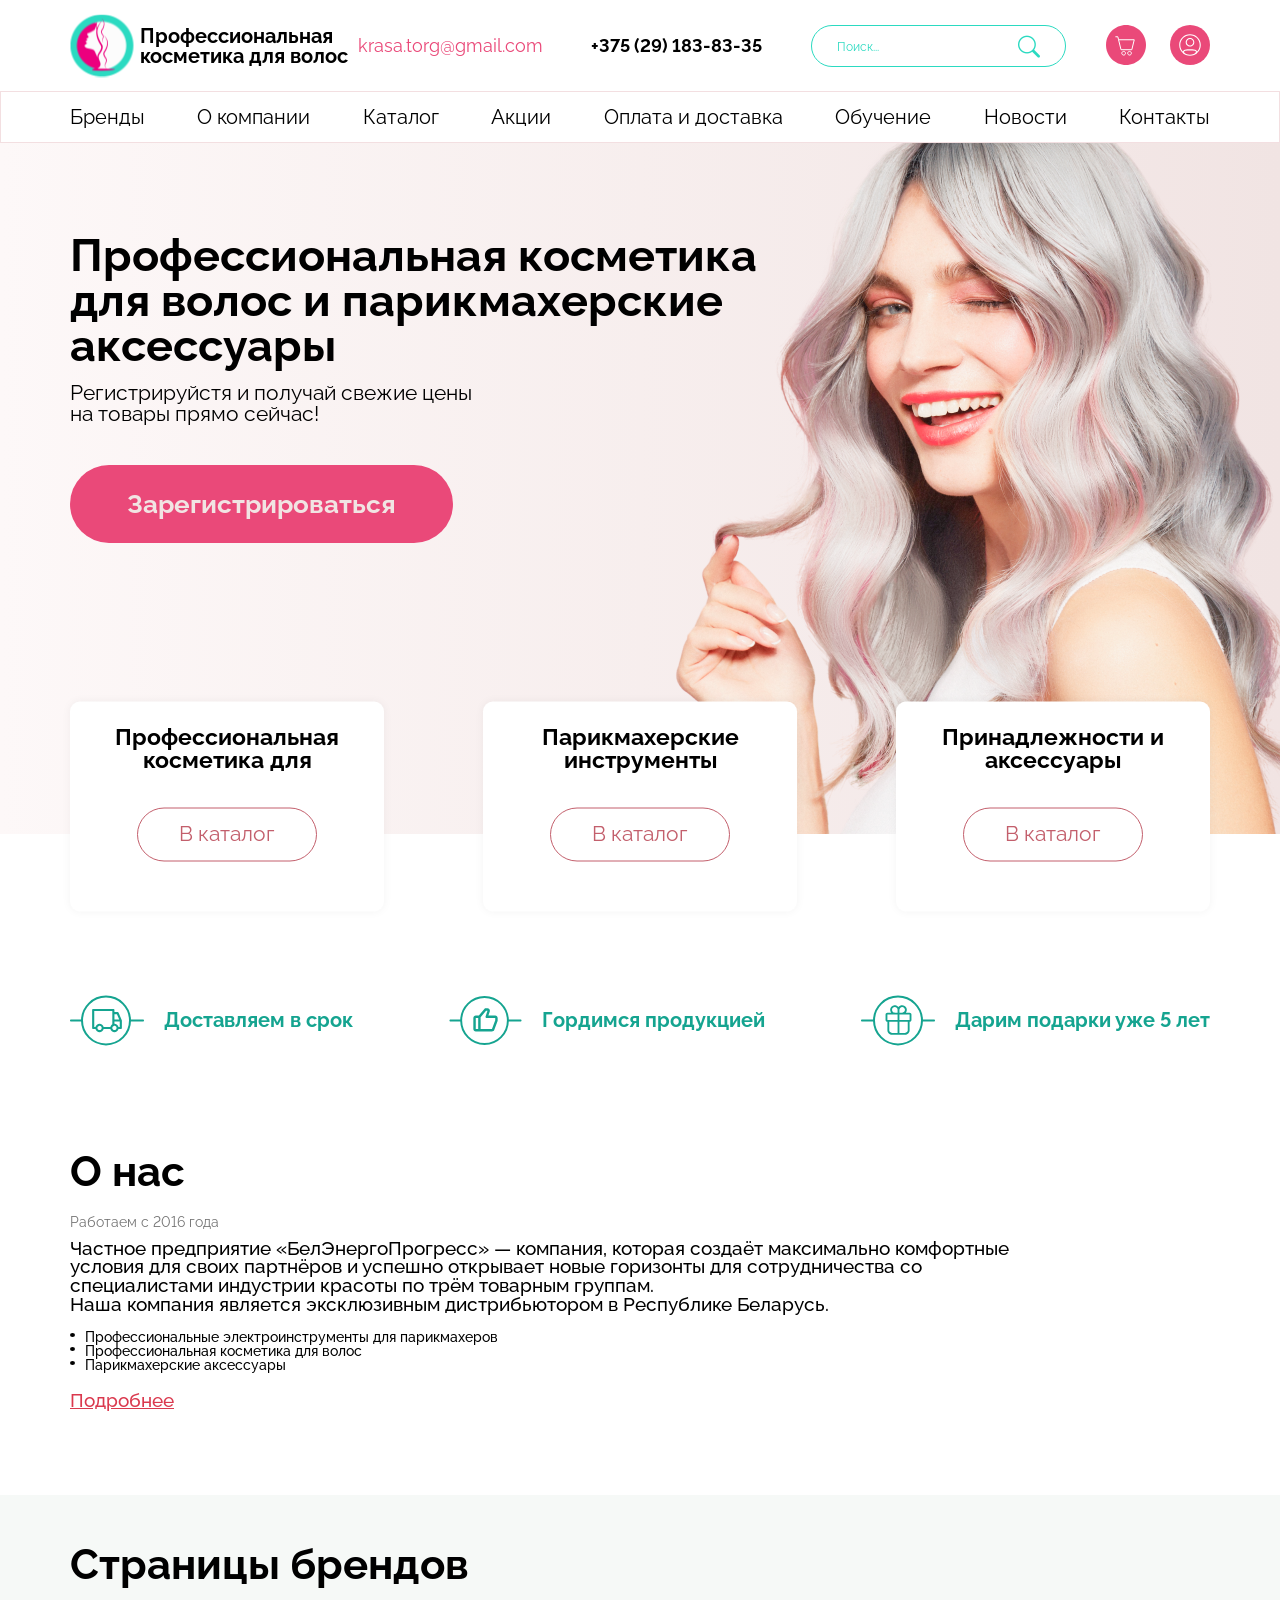
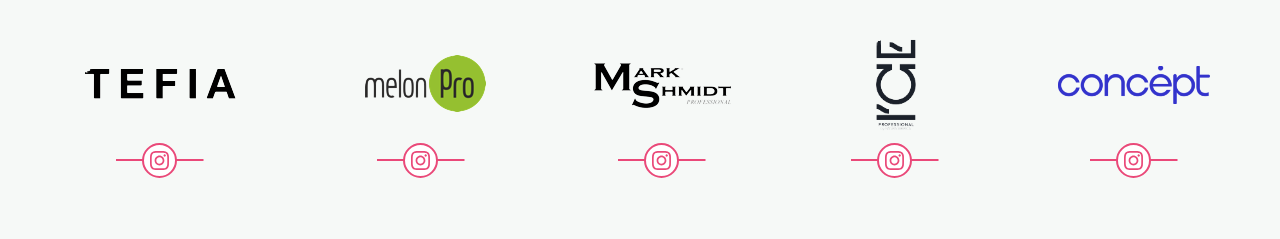
==== commit 597c68f2: "Add files via upload" ====
--- a/index.html
+++ b/index.html
@@ -152,7 +152,7 @@
 			<div class="main-brand">
 				<div class="container">
 					<div class="main-brand__title">
-						Страницы брендов
+						<p>Страницы брендов</p>
 					</div>
 					<div class="main-brand__row">
 						<div class="main-brand__logo">
--- a/css/style.css
+++ b/css/style.css
@@ -267,49 +267,14 @@
 }
 
 .main__banner-title {
+  padding: 90px 0 15px 0;
   position: relative;
   z-index: 1;
 }
 
-@media (max-width: 767px) {
-  .main__banner-title {
-    padding-top: calc(39px + 86.7 * ((100vw - 320px) / 1170));
-  }
-}
-
-@media (min-width: 767px) {
-  .main__banner-title {
-    padding-top: calc(39px + 51 * (100vw / 1170));
-  }
-}
-
-@media (max-width: 767px) {
-  .main__banner-title {
-    padding-bottom: calc(18px + -5.1 * ((100vw - 320px) / 1170));
-  }
-}
-
-@media (min-width: 767px) {
-  .main__banner-title {
-    padding-bottom: calc(18px + -3 * (100vw / 1170));
-  }
-}
-
 h2 {
   font-weight: 700;
-  line-height: 100%;
-}
-
-@media (max-width: 767px) {
-  h2 {
-    font-size: calc(19px + 44.2 * ((100vw - 320px) / 1170));
-  }
-}
-
-@media (min-width: 767px) {
-  h2 {
-    font-size: calc(19px + 26 * (100vw / 1170));
-  }
+  font-size: 45px;
 }
 
 .main__banner-text {
@@ -329,10 +294,6 @@
   }
 }
 
-.banner-text {
-  line-height: 100%;
-}
-
 @media (max-width: 767px) {
   .banner-text {
     font-size: calc(12px + 13.6 * ((100vw - 320px) / 1170));
@@ -346,13 +307,11 @@
 }
 
 .button {
-  line-height: 100%;
   text-align: center;
   background-color: #EA4979;
   color: #F1E4E3;
   font-weight: 700;
   border-radius: 54px;
-  font-size: 25px;
   position: relative;
   z-index: 1;
   display: -webkit-box;
@@ -467,7 +426,6 @@
   font-weight: 700;
   text-align: center;
   margin: 24px 0 37px 0;
-  line-height: 100%;
 }
 
 @media (max-width: 767px) {
@@ -625,7 +583,6 @@
 
 .main-content__item-text {
   font-weight: 700;
-  line-height: 100%;
   color: #15A490;
 }
 
@@ -643,8 +600,6 @@
 
 .main-about__title {
   font-weight: 700;
-  line-height: 100%;
-  margin: 0 0 21px 0;
 }
 
 @media (max-width: 767px) {
@@ -659,28 +614,88 @@
   }
 }
 
+@media (max-width: 767px) {
+  .main-about__title {
+    margin-bottom: calc(10px + 18.7 * ((100vw - 320px) / 1170));
+  }
+}
+
+@media (min-width: 767px) {
+  .main-about__title {
+    margin-bottom: calc(10px + 11 * (100vw / 1170));
+  }
+}
+
 .main-about__sub-title {
   color: #757575;
-  font-size: 14px;
-  line-height: 21px;
-  margin: 0 0 11px 0;
+}
+
+@media (max-width: 767px) {
+  .main-about__sub-title {
+    font-size: calc(12px + 3.4 * ((100vw - 320px) / 1170));
+  }
+}
+
+@media (min-width: 767px) {
+  .main-about__sub-title {
+    font-size: calc(12px + 2 * (100vw / 1170));
+  }
+}
+
+@media (max-width: 767px) {
+  .main-about__sub-title {
+    margin-bottom: calc(10px + 1.7 * ((100vw - 320px) / 1170));
+  }
+}
+
+@media (min-width: 767px) {
+  .main-about__sub-title {
+    margin-bottom: calc(10px + 1 * (100vw / 1170));
+  }
 }
 
 .main-about__text {
-  font-size: 18px;
-  line-height: 27px;
   font-weight: 500;
   max-width: 970px;
-  margin: 0 0 15px 0;
-}
-
-.main-about__list {
-  margin: 0 0 20px 0;
+}
+
+@media (max-width: 767px) {
+  .main-about__text {
+    font-size: calc(12px + 10.2 * ((100vw - 320px) / 1170));
+  }
+}
+
+@media (min-width: 767px) {
+  .main-about__text {
+    font-size: calc(12px + 6 * (100vw / 1170));
+  }
+}
+
+@media (max-width: 767px) {
+  .main-about__text {
+    margin-bottom: calc(10px + 8.5 * ((100vw - 320px) / 1170));
+  }
+}
+
+@media (min-width: 767px) {
+  .main-about__text {
+    margin-bottom: calc(10px + 5 * (100vw / 1170));
+  }
+}
+
+@media (max-width: 767px) {
+  .main-about__list {
+    margin-bottom: calc(12px + 13.6 * ((100vw - 320px) / 1170));
+  }
+}
+
+@media (min-width: 767px) {
+  .main-about__list {
+    margin-bottom: calc(12px + 8 * (100vw / 1170));
+  }
 }
 
 .link-main-about {
-  font-size: 18px;
-  line-height: 25px;
   font-weight: 500;
 }
 
@@ -696,28 +711,56 @@
   bottom: 5px;
 }
 
-.main-about-link {
-  margin: 0 0 81px 0;
+@media (max-width: 767px) {
+  .main-about-link {
+    margin-bottom: calc(50px + 52.7 * ((100vw - 320px) / 1170));
+  }
+}
+
+@media (min-width: 767px) {
+  .main-about-link {
+    margin-bottom: calc(50px + 31 * (100vw / 1170));
+  }
 }
 
 .main-about__link {
-  font-size: 18px;
-  line-height: 25px;
   text-decoration: underline;
   color: #DA394E;
   font-weight: 500;
 }
 
+@media (max-width: 767px) {
+  .main-about__link {
+    font-size: calc(12px + 10.2 * ((100vw - 320px) / 1170));
+  }
+}
+
+@media (min-width: 767px) {
+  .main-about__link {
+    font-size: calc(12px + 6 * (100vw / 1170));
+  }
+}
+
 .main-brand {
   background-color: rgba(246, 249, 247, 0.99);
   min-height: 344px;
 }
 
-.main-brand__title {
-  font-size: 40px;
-  line-height: 47px;
+.main-brand__title p {
   font-weight: 700;
   padding: 49px 0 41px 0;
+}
+
+@media (max-width: 767px) {
+  .main-brand__title p {
+    font-size: calc(20px + 34 * ((100vw - 320px) / 1170));
+  }
+}
+
+@media (min-width: 767px) {
+  .main-brand__title p {
+    font-size: calc(20px + 20 * (100vw / 1170));
+  }
 }
 
 .main-brand__logo {
@@ -921,6 +964,12 @@
   .header-menu {
     display: none;
   }
+  .main__banner-title h2 {
+    font-size: 35px;
+  }
+  .main__banner-title {
+    padding: 39px 0 18px 0;
+  }
 }
 
 @media (max-width: 767px) {
@@ -947,6 +996,12 @@
   }
   .main__banner {
     height: 462px;
+  }
+  .main__banner-title h2 {
+    font-size: 19px;
+  }
+  .main__banner-title {
+    padding: 39px 0 18px 0;
   }
   .main__banner-catalog {
     display: -webkit-box;
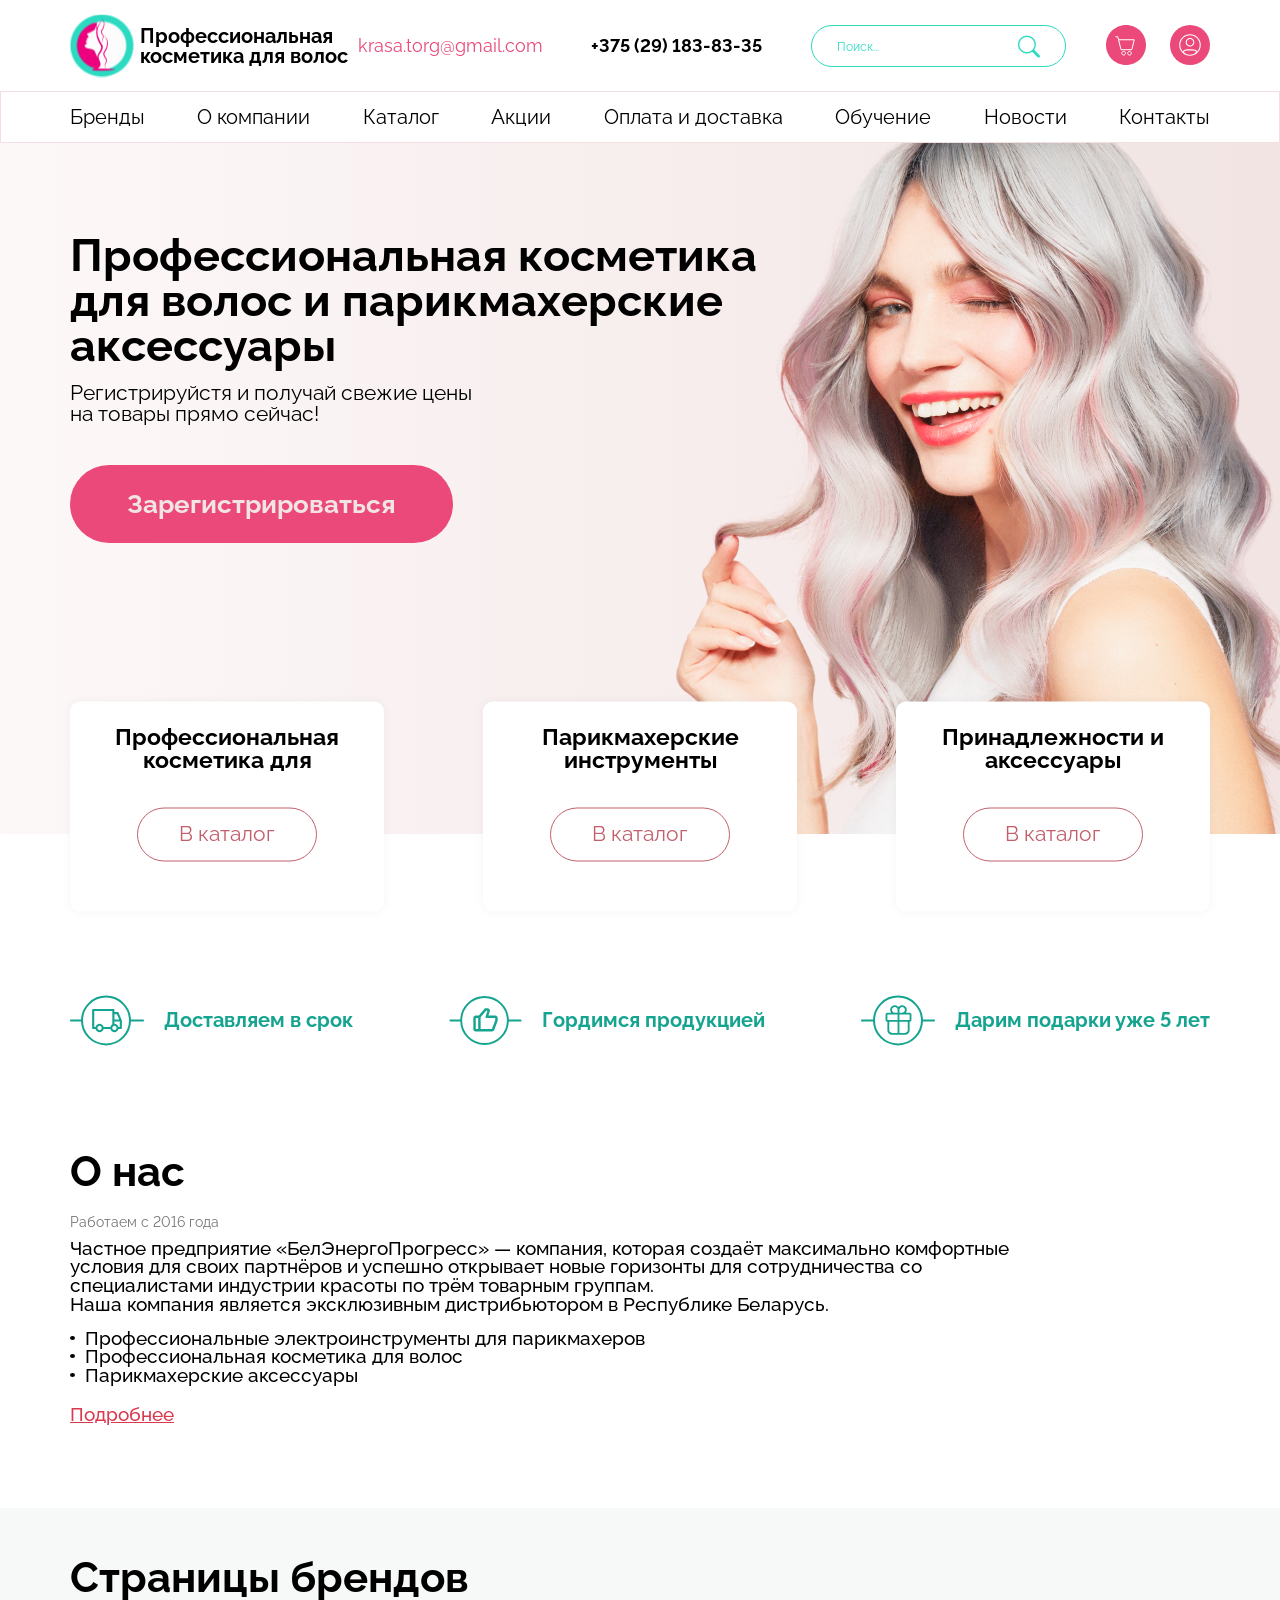
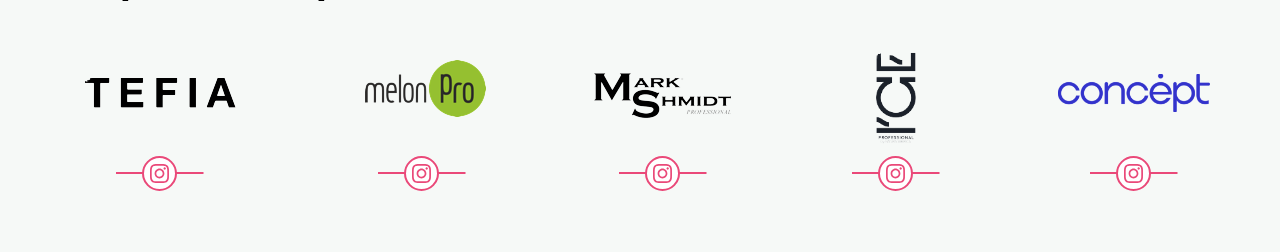
==== commit 6a2b036b: "Add files via upload" ====
--- a/index.html
+++ b/index.html
@@ -35,7 +35,7 @@
 							</form>
 						</div>
 						<div class="header__basket">
-							<a href="#" class="basket-link"><img src="img/svg/basket.svg" alt="корзина" class="basket-picture"></a>
+							<a href="#" class="basket-link"><span>12</span></a>
 						</div>
 						<div class="header__profile">
 							<a href="#" class="profile-link"><img src="img/svg/profile.svg" alt="профиль" class="profile"></a>
@@ -155,24 +155,41 @@
 						<p>Страницы брендов</p>
 					</div>
 					<div class="main-brand__row">
-						<div class="main-brand__logo">
-							<div class="logo-brand"><img src="img/svg/tefia).svg" alt="tefia"></div>
-							<div class="logo-brand"><img src="img/svg/melonPro.svg" alt="melon"></div>
-							<div class="logo-brand"><img src="img/svg/mark.svg" alt="mark"></div>
-							<div class="logo-brand"><img src="img/svg/ice).svg" alt="ice"></div>
-							<div class="logo-brand"><img src="img/svg/concept.svg" alt="concept"></div>
+						<div class="main-brand__item first">
+							<div class="brand-logo a">
+								<img src="img/svg/tefia.svg" alt="">
+							</div>
+							<a href="" class="main-brand__link"><img class="brand-inst" src="img/svg/inst.svg" alt="inst"></a>
 						</div>
-						<div class="main-brand__inst">
-							<a href="" class="main-brand__link a"><img class="brand-inst" src="img/svg/inst.svg" alt="inst"></a>
-							<a href="" class="main-brand__link b"><img class="brand-inst" src="img/svg/inst.svg" alt="inst"></a>
-							<a href="" class="main-brand__link c"><img class="brand-inst"src="img/svg/inst.svg" alt="inst"></a>
-							<a href="" class="main-brand__link d"><img class="brand-inst" src="img/svg/inst.svg" alt="inst"></a>
-							<a href="" class="main-brand__link e"><img class="brand-inst" src="img/svg/inst.svg" alt="inst"></a>
+						<div class="main-brand__item first">
+							<div class="brand-logo b">
+								<img src="img/svg/melonPro.svg" alt="">
+							</div>
+							<a href="" class="main-brand__link"><img class="brand-inst" src="img/svg/inst.svg" alt="inst"></a>
+						</div>
+						<div class="main-brand__item second">
+							<div class="brand-logo c">
+								<img src="img/svg/mark.svg" alt="">
+							</div>
+							<a href="" class="main-brand__link"><img class="brand-inst" src="img/svg/inst.svg" alt="inst"></a>
+						</div>
+						<div class="main-brand__item second">
+							<div class="brand-logo d">
+								<img src="img/svg/ice).svg" alt="">
+							</div>
+							<a href="" class="main-brand__link"><img class="brand-inst" src="img/svg/inst.svg" alt="inst"></a>
+						</div>
+						<div class="main-brand__item third">
+							<div class="brand-logo e">
+								<img src="img/svg/concept.svg" alt="">
+							</div>
+							<a href="" class="main-brand__link"><img class="brand-inst" src="img/svg/inst.svg" alt="inst"></a>
 						</div>
 					</div>
 				</div>
 			</div>
 		</main>
 	</div>
+<script src="js/script.js"></script>
 </body>
 </html>
--- a/css/style.css
+++ b/css/style.css
@@ -208,6 +208,23 @@
 
 .header__basket {
   margin: 0 24px 0 0;
+}
+
+.basket-link {
+  background: url("../img/svg/basket.svg") no-repeat;
+  height: 40px;
+  width: 40px;
+  position: relative;
+  display: inline-block;
+}
+
+.basket-link span {
+  font-size: 10px;
+  color: white;
+  font-weight: 700;
+  background-color: #2BDAC1;
+  border-radius: 50%;
+  opacity: 0;
 }
 
 .header-menu {
@@ -699,6 +716,18 @@
   font-weight: 500;
 }
 
+@media (max-width: 767px) {
+  .link-main-about {
+    font-size: calc(12px + 10.2 * ((100vw - 320px) / 1170));
+  }
+}
+
+@media (min-width: 767px) {
+  .link-main-about {
+    font-size: calc(12px + 6 * (100vw / 1170));
+  }
+}
+
 .link-main-about::before {
   content: '';
   width: 5px;
@@ -763,54 +792,47 @@
   }
 }
 
-.main-brand__logo {
+.main-brand__row {
   display: -webkit-box;
   display: -ms-flexbox;
   display: flex;
+  -webkit-box-align: center;
+      -ms-flex-align: center;
+          align-items: center;
   -webkit-box-pack: justify;
       -ms-flex-pack: justify;
           justify-content: space-between;
+}
+
+.main-brand__item {
+  display: -webkit-box;
+  display: -ms-flexbox;
+  display: flex;
+  -webkit-box-orient: vertical;
+  -webkit-box-direction: normal;
+      -ms-flex-direction: column;
+          flex-direction: column;
   -webkit-box-align: center;
       -ms-flex-align: center;
           align-items: center;
-}
-
-.main-brand__inst {
-  display: -webkit-box;
-  display: -ms-flexbox;
-  display: flex;
-  -webkit-box-pack: justify;
-      -ms-flex-pack: justify;
-          justify-content: space-between;
-}
-
-.brand-link {
-  display: inline-block;
+  -ms-flex-item-align: end;
+      align-self: flex-end;
 }
 
 .a {
-  width: 180px;
-  text-align: center;
+  margin-bottom: 46px;
 }
 
 .b {
-  width: 134px;
-  text-align: center;
+  margin-bottom: 36px;
 }
 
 .c {
-  width: 140px;
-  text-align: center;
-}
-
-.d {
-  width: 118px;
-  text-align: center;
+  margin-bottom: 36px;
 }
 
 .e {
-  width: 152px;
-  text-align: center;
+  margin-bottom: 44px;
 }
 
 @media (max-width: 1169px) {
@@ -872,6 +894,30 @@
     -webkit-box-flex: 0;
         -ms-flex: 0 0 187px;
             flex: 0 0 187px;
+  }
+  .basket-link {
+    width: 35px;
+    height: 35px;
+    background-size: cover;
+  }
+  .basket-link span {
+    width: 18px;
+    height: 18px;
+    display: -webkit-box;
+    display: -ms-flexbox;
+    display: flex;
+    -webkit-box-pack: center;
+        -ms-flex-pack: center;
+            justify-content: center;
+    -webkit-box-align: center;
+        -ms-flex-align: center;
+            align-items: center;
+    position: absolute;
+    right: 0;
+    top: -3px;
+    -webkit-transform: translate(10%, 0);
+            transform: translate(10%, 0);
+    opacity: 1;
   }
   .burger {
     width: 35px;
@@ -890,9 +936,9 @@
   }
   .menu__icon {
     z-index: 1;
-    display: block;
+    display: inline-block;
     width: 14px;
-    height: 10px;
+    height: 12px;
     position: relative;
     cursor: pointer;
     -webkit-transition: all 0.8s ease 0;
@@ -901,7 +947,7 @@
   .menu__icon::before {
     content: "";
     width: 50%;
-    height: 10%;
+    height: 4%;
     position: absolute;
     background-color: white;
   }
@@ -909,15 +955,15 @@
   .menu__icon::after {
     content: "";
     width: 100%;
-    height: 10%;
+    height: 4%;
     position: absolute;
     background-color: white;
   }
   .menu__icon span {
     top: 50%;
-    -webkit-transform: scale(1) translate(0, -50%);
-            transform: scale(1) translate(0, -50%);
-    color: black;
+    -webkit-transform: translate(0, -50%);
+            transform: translate(0, -50%);
+    color: white;
   }
   .menu__icon::before {
     top: 0;
@@ -925,20 +971,6 @@
   }
   .menu__icon::after {
     bottom: 0;
-  }
-  .menu__icon._active span {
-    -webkit-transform: scale(0) translate(0, 0);
-            transform: scale(0) translate(0, 0);
-  }
-  .menu__icon._active::before {
-    top: 50%;
-    -webkit-transform: rotate(-45deg) translate(0, -50%);
-            transform: rotate(-45deg) translate(0, -50%);
-  }
-  .menu__icon._active::after {
-    bottom: 50%;
-    -webkit-transform: rotate(45deg) translate(0, 50%);
-            transform: rotate(45deg) translate(0, 50%);
   }
   .header {
     height: 64px;
@@ -987,6 +1019,67 @@
         -ms-flex-pack: justify;
             justify-content: space-between;
     margin: 0 0 11px 0;
+  }
+  .main-brand {
+    min-height: 419px;
+  }
+  .main-brand__row {
+    -ms-flex-wrap: wrap;
+        flex-wrap: wrap;
+  }
+  .a {
+    margin-bottom: 13px;
+  }
+  .b {
+    margin-bottom: 16px;
+  }
+  .c {
+    margin-bottom: 14px;
+  }
+  .e {
+    margin-bottom: 9px;
+  }
+  .a img {
+    width: 98px;
+    height: 20px;
+  }
+  .b img {
+    width: 88px;
+    height: 40px;
+  }
+  .c img {
+    width: 92px;
+    height: 34px;
+  }
+  .d img {
+    width: 40px;
+    height: 90px;
+    width: 100%;
+  }
+  .e img {
+    width: 103px;
+    height: 25px;
+    width: 100%;
+  }
+  .first {
+    width: 50%;
+    -webkit-box-pack: end;
+        -ms-flex-pack: end;
+            justify-content: flex-end;
+    margin-bottom: 21px;
+  }
+  .second {
+    width: 50%;
+    -webkit-box-pack: end;
+        -ms-flex-pack: end;
+            justify-content: flex-end;
+    margin-bottom: 19px;
+  }
+  .third {
+    width: 100%;
+    -webkit-box-pack: center;
+        -ms-flex-pack: center;
+            justify-content: center;
   }
 }
 
@@ -1062,5 +1155,12 @@
   .main-content__row {
     margin: -322px 0 0 0;
   }
+  .main-brand__title {
+    -webkit-transform: translate(0, -70%);
+            transform: translate(0, -70%);
+  }
+  .main-brand__row {
+    margin: -80px 0 0 0;
+  }
 }
 /*# sourceMappingURL=style.css.map */
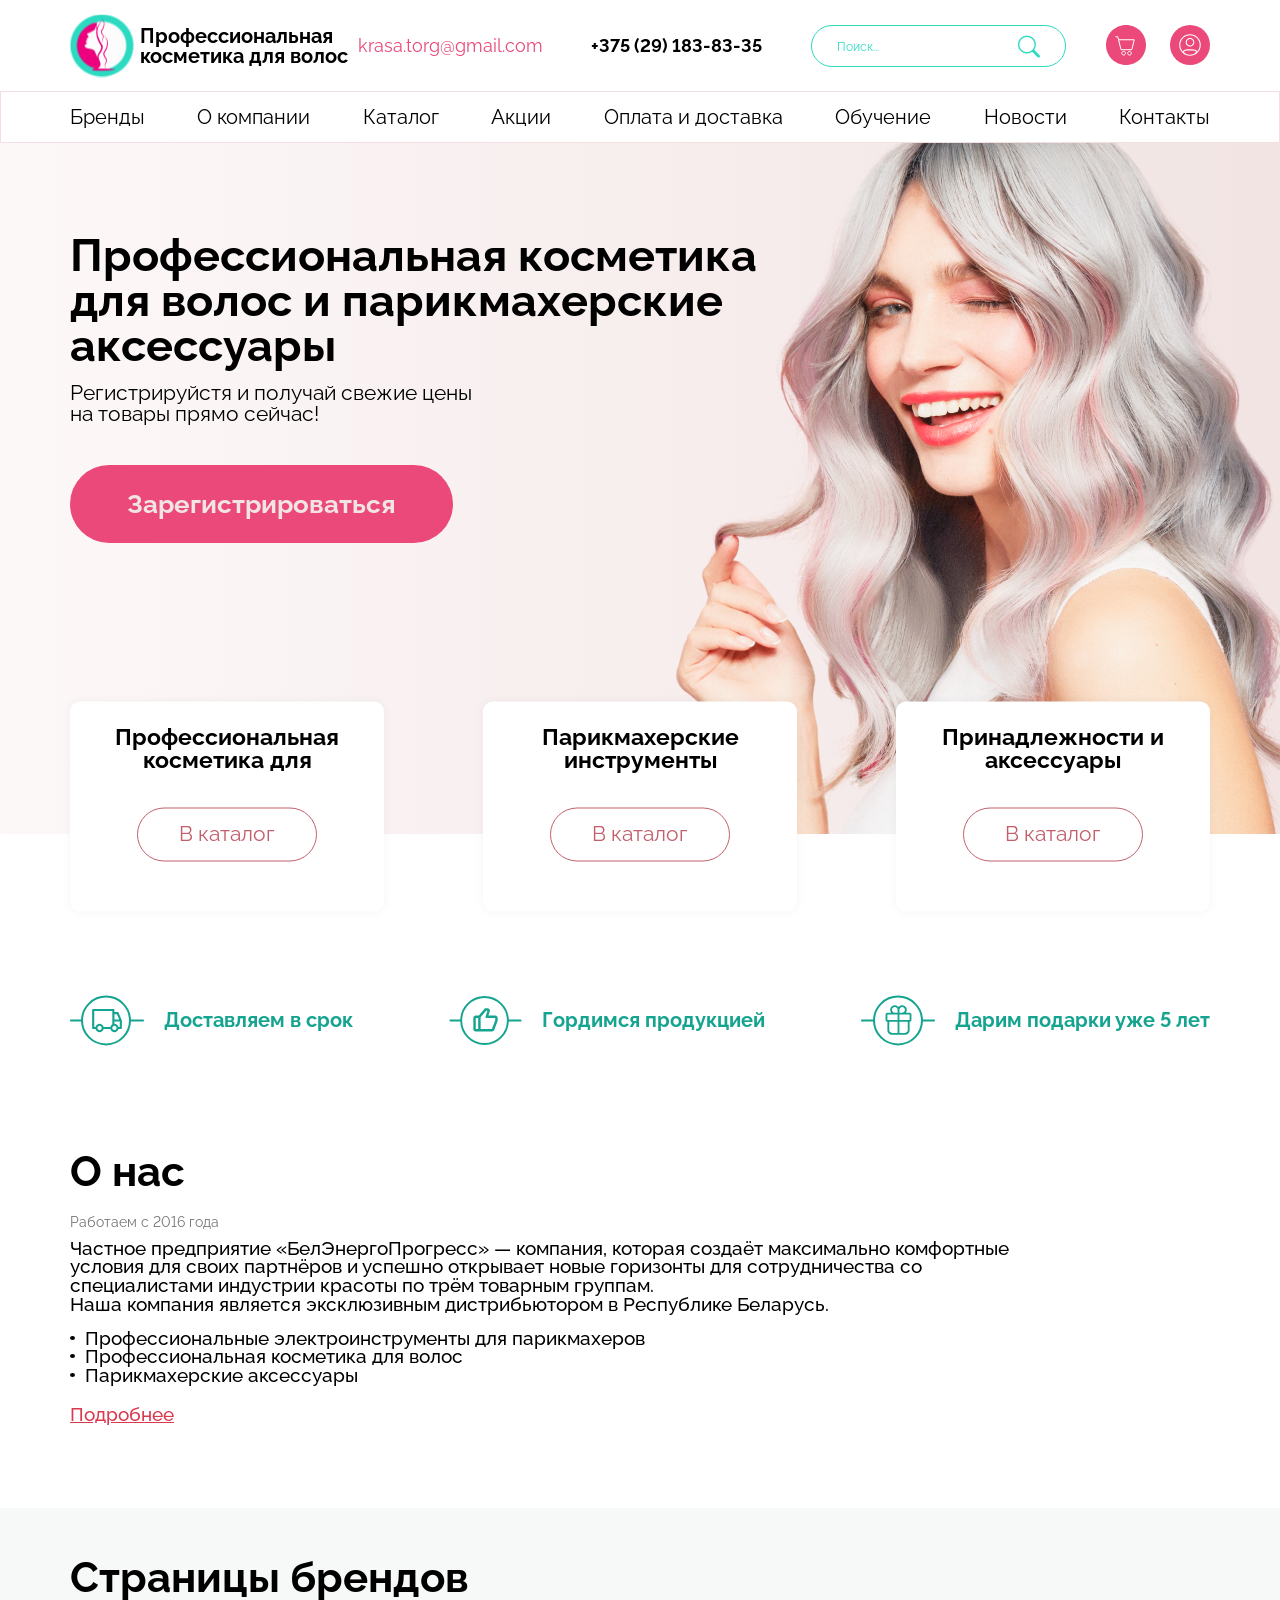
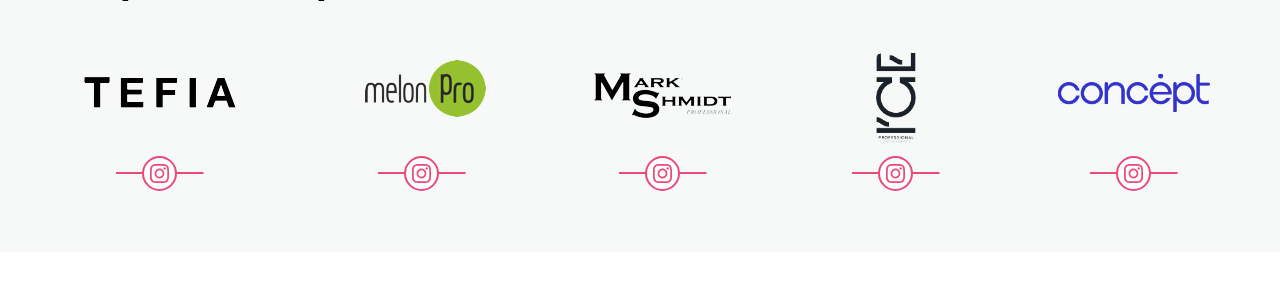
==== commit b16bc4da: "Add files via upload" ====
--- a/index.html
+++ b/index.html
@@ -30,7 +30,7 @@
 					<div class="header-item__flex">
 						<div class="header__search">
 							<form action="#" class="search-header">
-								<button type="submit " class="search-header__button icon-search"></button>
+								<button type="submit" class="search-header__button icon-search"></button>
 								<input type="text" placeholder="Поиск..." class="search-header__input">
 							</form>
 						</div>
@@ -155,35 +155,35 @@
 						<p>Страницы брендов</p>
 					</div>
 					<div class="main-brand__row">
-						<div class="main-brand__item first">
+						<div class="main-brand__item item-brand__first">
 							<div class="brand-logo a">
-								<img src="img/svg/tefia.svg" alt="">
+								<img src="img/svg/tefia.svg" alt="image">
 							</div>
-							<a href="" class="main-brand__link"><img class="brand-inst" src="img/svg/inst.svg" alt="inst"></a>
+							<a href="#" class="main-brand__link"><img class="brand-inst" src="img/svg/inst.svg" alt="inst"></a>
 						</div>
-						<div class="main-brand__item first">
+						<div class="main-brand__item item-brand__second">
 							<div class="brand-logo b">
-								<img src="img/svg/melonPro.svg" alt="">
+								<img src="img/svg/melonPro.svg" alt="image">
 							</div>
-							<a href="" class="main-brand__link"><img class="brand-inst" src="img/svg/inst.svg" alt="inst"></a>
+							<a href="#" class="main-brand__link"><img class="brand-inst" src="img/svg/inst.svg" alt="inst"></a>
 						</div>
-						<div class="main-brand__item second">
+						<div class="main-brand__item item-brand__third">
 							<div class="brand-logo c">
-								<img src="img/svg/mark.svg" alt="">
+								<img src="img/svg/mark.svg" alt="image">
 							</div>
-							<a href="" class="main-brand__link"><img class="brand-inst" src="img/svg/inst.svg" alt="inst"></a>
+							<a href="#" class="main-brand__link"><img class="brand-inst" src="img/svg/inst.svg" alt="inst"></a>
 						</div>
-						<div class="main-brand__item second">
+						<div class="main-brand__item item-brand__fourth">
 							<div class="brand-logo d">
-								<img src="img/svg/ice).svg" alt="">
+								<img src="img/svg/ice).svg" alt="image">
 							</div>
-							<a href="" class="main-brand__link"><img class="brand-inst" src="img/svg/inst.svg" alt="inst"></a>
+							<a href="#" class="main-brand__link"><img class="brand-inst" src="img/svg/inst.svg" alt="inst"></a>
 						</div>
-						<div class="main-brand__item third">
+						<div class="main-brand__item item-brand__fifth">
 							<div class="brand-logo e">
-								<img src="img/svg/concept.svg" alt="">
+								<img src="img/svg/concept.svg" alt="image">
 							</div>
-							<a href="" class="main-brand__link"><img class="brand-inst" src="img/svg/inst.svg" alt="inst"></a>
+							<a href="#" class="main-brand__link"><img class="brand-inst" src="img/svg/inst.svg" alt="inst"></a>
 						</div>
 					</div>
 				</div>
--- a/css/style.css
+++ b/css/style.css
@@ -773,6 +773,7 @@
 .main-brand {
   background-color: rgba(246, 249, 247, 0.99);
   min-height: 344px;
+  margin: 0 0 30px 0;
 }
 
 .main-brand__title p {
@@ -937,25 +938,25 @@
   .menu__icon {
     z-index: 1;
     display: inline-block;
-    width: 14px;
+    width: 16px;
     height: 12px;
     position: relative;
     cursor: pointer;
-    -webkit-transition: all 0.8s ease 0;
-    transition: all 0.8s ease 0;
   }
   .menu__icon::before {
     content: "";
-    width: 50%;
-    height: 4%;
+    width: 60%;
+    height: 10%;
     position: absolute;
     background-color: white;
+    -webkit-transition: all 0.5s ease 0s;
+    transition: all 0.5s ease 0s;
   }
   .menu__icon span,
   .menu__icon::after {
     content: "";
     width: 100%;
-    height: 4%;
+    height: 10%;
     position: absolute;
     background-color: white;
   }
@@ -972,6 +973,13 @@
   .menu__icon::after {
     bottom: 0;
   }
+  .menu__icon._active.menu__icon::before {
+    content: "";
+    width: 0;
+    height: 4%;
+    position: absolute;
+    background-color: white;
+  }
   .header {
     height: 64px;
   }
@@ -994,7 +1002,10 @@
     margin: 0;
   }
   .header-menu {
-    display: none;
+    position: fixed;
+    left: -100%;
+    opacity: 0;
+    visibility: hidden;
   }
   .main__banner-title h2 {
     font-size: 35px;
@@ -1031,13 +1042,13 @@
     margin-bottom: 13px;
   }
   .b {
-    margin-bottom: 16px;
+    margin-bottom: 9px;
   }
   .c {
     margin-bottom: 14px;
   }
   .e {
-    margin-bottom: 9px;
+    margin-bottom: 14px;
   }
   .a img {
     width: 98px;
@@ -1059,27 +1070,58 @@
   .e img {
     width: 103px;
     height: 25px;
-    width: 100%;
-  }
-  .first {
+  }
+  .item-brand__first, .item-brand__third {
     width: 50%;
     -webkit-box-pack: end;
         -ms-flex-pack: end;
             justify-content: flex-end;
     margin-bottom: 21px;
   }
-  .second {
+  .item-brand__second, .item-brand__fifth {
     width: 50%;
     -webkit-box-pack: end;
         -ms-flex-pack: end;
             justify-content: flex-end;
     margin-bottom: 19px;
   }
-  .third {
+  .item-brand__fourth {
     width: 100%;
-    -webkit-box-pack: center;
-        -ms-flex-pack: center;
-            justify-content: center;
+  }
+  .item-brand__first {
+    -webkit-box-ordinal-group: 2;
+        -ms-flex-order: 1;
+            order: 1;
+  }
+  .item-brand__second {
+    -webkit-box-ordinal-group: 4;
+        -ms-flex-order: 3;
+            order: 3;
+  }
+  .item-brand__third {
+    -webkit-box-ordinal-group: 3;
+        -ms-flex-order: 2;
+            order: 2;
+  }
+  .item-brand__fourth {
+    -webkit-box-ordinal-group: 6;
+        -ms-flex-order: 5;
+            order: 5;
+  }
+  .item-brand__fifth {
+    -webkit-box-ordinal-group: 5;
+        -ms-flex-order: 4;
+            order: 4;
+  }
+  .main-content__row {
+    margin: -322px 0 0 0;
+  }
+  .main-brand__title {
+    -webkit-transform: translate(0, -70%);
+            transform: translate(0, -70%);
+  }
+  .main-brand__row {
+    margin: -80px 0 0 0;
   }
 }
 
@@ -1155,12 +1197,5 @@
   .main-content__row {
     margin: -322px 0 0 0;
   }
-  .main-brand__title {
-    -webkit-transform: translate(0, -70%);
-            transform: translate(0, -70%);
-  }
-  .main-brand__row {
-    margin: -80px 0 0 0;
-  }
 }
 /*# sourceMappingURL=style.css.map */
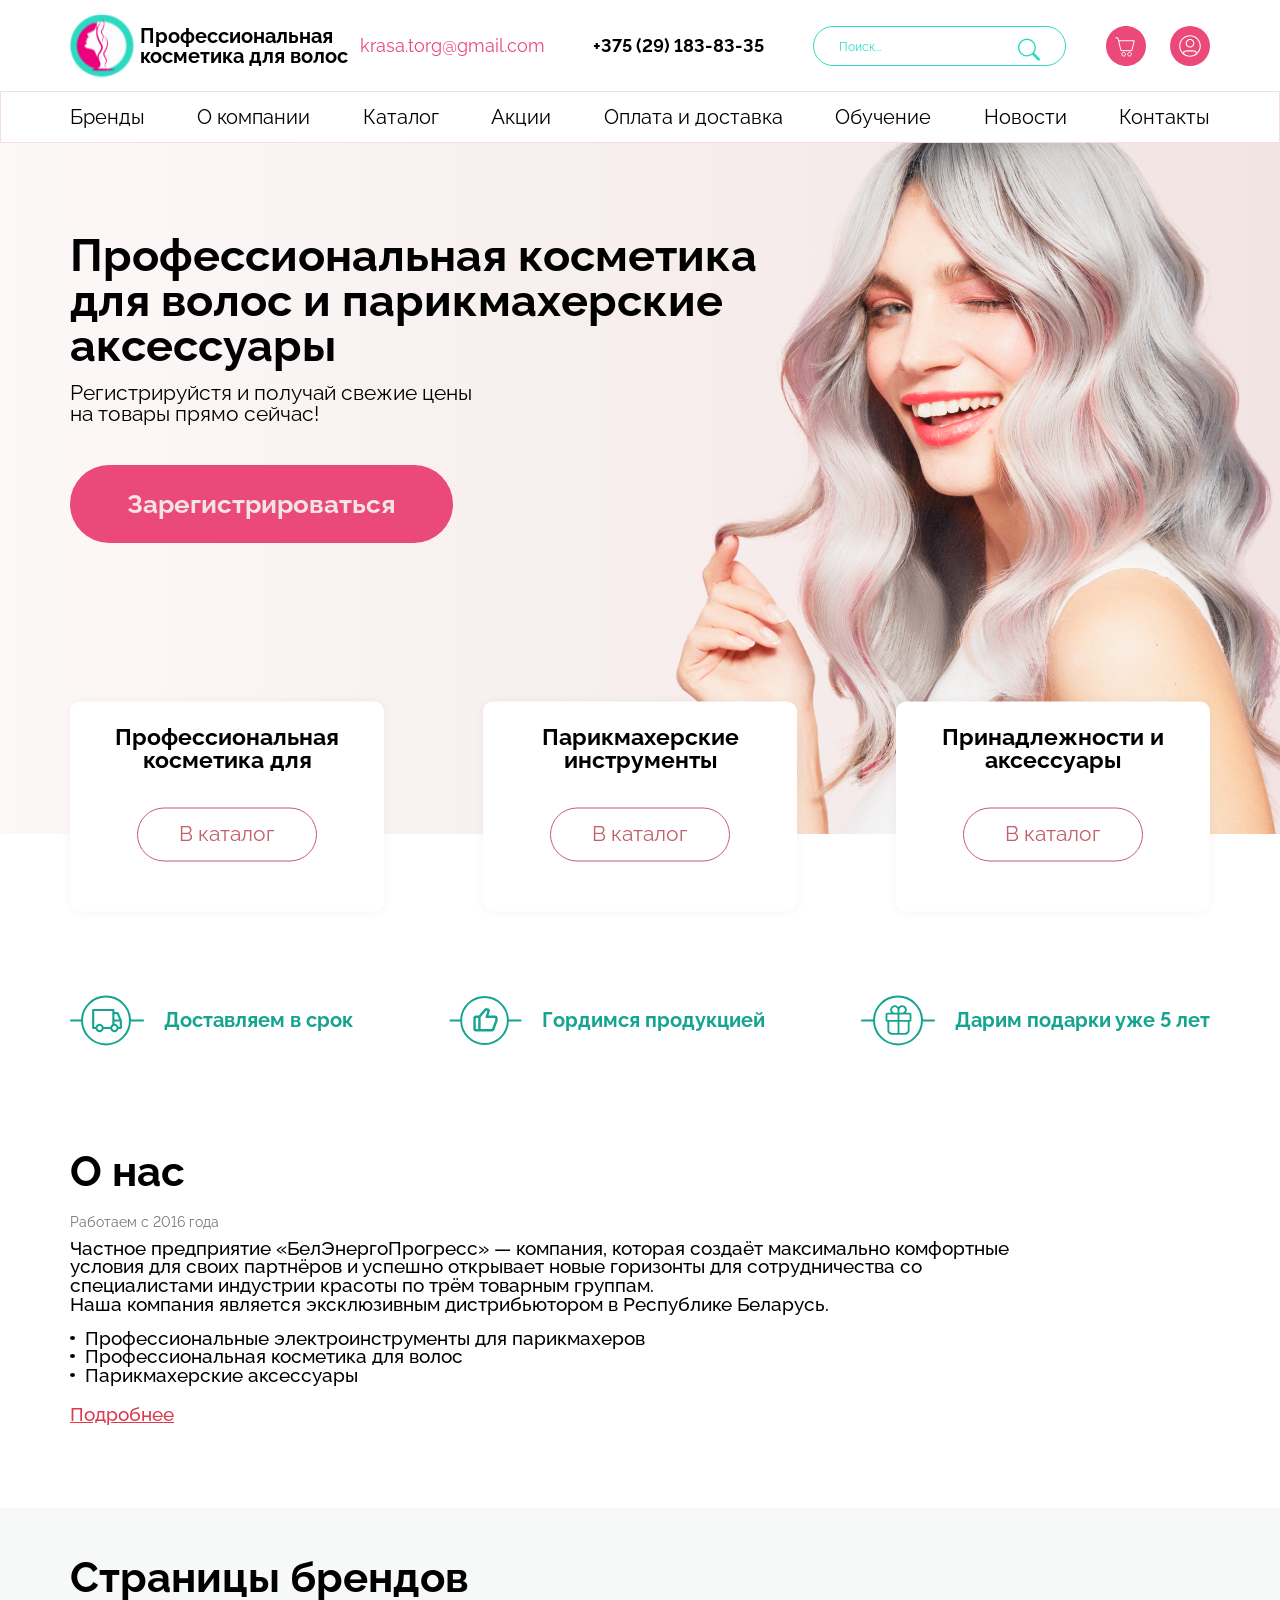
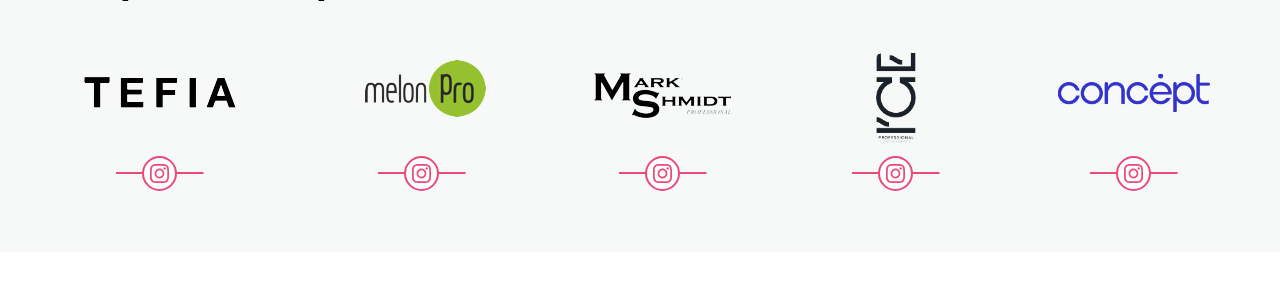
==== commit 61050ba9: "Add files via upload" ====
--- a/index.html
+++ b/index.html
@@ -29,9 +29,9 @@
 					</div>
 					<div class="header-item__flex">
 						<div class="header__search">
-							<form action="#" class="search-header">
-								<button type="submit" class="search-header__button icon-search"></button>
-								<input type="text" placeholder="Поиск..." class="search-header__input">
+							<form action="#" class="header-search-box">
+								<button type="submit" class="header-search-btn icon-search"></button>
+								<input type="text" placeholder="Поиск..." class="header-search-txt">
 							</form>
 						</div>
 						<div class="header__basket">
--- a/css/style.css
+++ b/css/style.css
@@ -164,26 +164,34 @@
   margin: 0 40px 0 0;
 }
 
-.search-header {
+.header-search-box {
+  height: 40px;
   border-radius: 36px;
-  border: 1px #2BDAC1 solid;
-  position: relative;
-}
-
-.search-header__button {
-  position: absolute;
+  border: 1px solid #2BDAC1;
+  padding: 11px 25px;
+}
+
+.header-search-btn {
   background-color: transparent;
-  top: 9px;
-  right: 25px;
-}
-
-.search-header__input {
-  padding: 11px 0 11px 25px;
-  border-radius: 36px;
+  float: right;
+  display: -webkit-box;
+  display: -ms-flexbox;
+  display: flex;
+  -webkit-box-align: center;
+      -ms-flex-align: center;
+          align-items: center;
+  -webkit-box-pack: center;
+      -ms-flex-pack: center;
+          justify-content: center;
+}
+
+.header-search-txt {
   background-color: transparent;
-  width: 253px;
-  height: 40px;
-  color: #2BDAC1;
+  float: left;
+  -webkit-transition: 0.3s;
+  transition: 0.3s;
+  padding: 0;
+  width: 179px;
 }
 
 ::-webkit-input-placeholder {
@@ -846,19 +854,15 @@
   .header__email {
     display: none;
   }
-  .search-header__input {
-    padding: 11px 0 11px 25px;
-    border-radius: 20px;
-    background-color: transparent;
-    color: #2BDAC1;
-    width: 35px;
+  .header-search-txt {
+    width: 0;
+  }
+  .header-search-box {
     height: 35px;
-  }
-  .search-header__button {
-    position: absolute;
-    background-color: transparent;
-    top: 10px;
-    left: 10px;
+    padding: 10px;
+  }
+  .header-search-box:hover .header-search-txt {
+    width: 50px;
   }
   .icon-search:before {
     content: "\e900";
@@ -893,8 +897,8 @@
         -ms-flex-pack: justify;
             justify-content: space-between;
     -webkit-box-flex: 0;
-        -ms-flex: 0 0 187px;
-            flex: 0 0 187px;
+        -ms-flex: 0 0 200px;
+            flex: 0 0 200px;
   }
   .basket-link {
     width: 35px;
@@ -1197,5 +1201,16 @@
   .main-content__row {
     margin: -322px 0 0 0;
   }
+  .header-item__flex {
+    -webkit-box-flex: 0;
+        -ms-flex: 0 0 187px;
+            flex: 0 0 187px;
+  }
+  .header-search-txt {
+    font-size: 8px;
+  }
+  .header-search-box:hover .header-search-txt {
+    width: 34px;
+  }
 }
 /*# sourceMappingURL=style.css.map */
